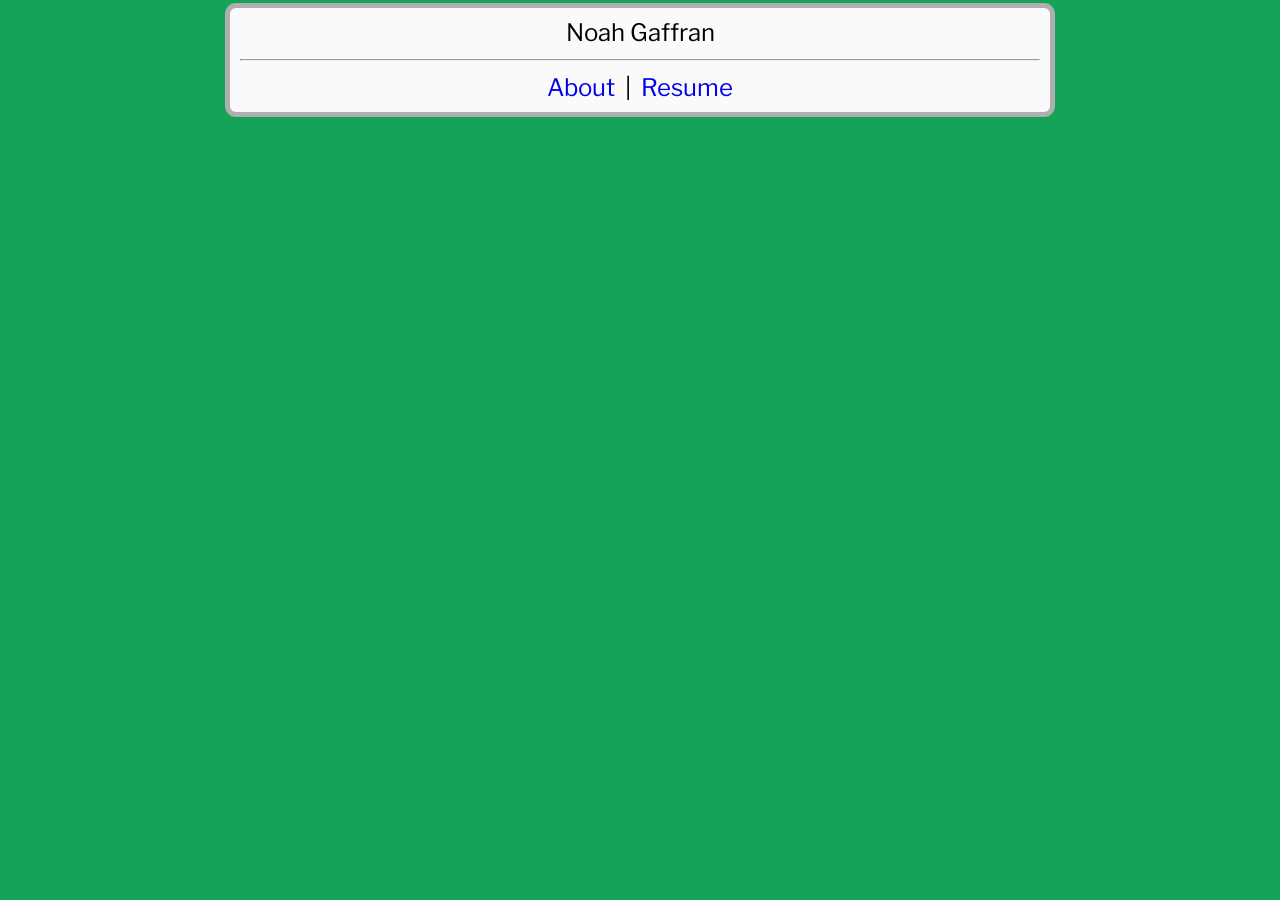
==== index.html @ b753c543 "Update index.html" ====
<!DOCTYPE html>
<html lang = "en">
<head>
<title>Noah Gaffran</title>
<link href="/styles/main.css" rel="stylesheet">
<link href="https://fonts.googleapis.com/css2?family=Libre+Franklin:wght@600&amp;display=swap" rel="stylesheet">
</head>
<body>

	<div class="header">
    	<div class="Name">Noah Gaffran</div>
        <hr>
        <a href="/about/">About</a>|<a href="/resume.pdf">Resume</a>

</body>
</html>
---- styles/main.css ----
body {
  background-color: #14A359;
}
a {
  text-decoration: none;
}
.box {
  margin: auto;
  padding: 10px;
  text-align: center;
  background-color: #fafafa;
  border-radius: 6px;
  font-family: 'Libre Franklin', sans-serif;
  box-shadow: 0 0 0px 5px #afafaf;
}
.header {
  margin: auto;
  padding: 10px;
  text-align: center;
  background-color: #fafafa;
  border-radius: 6px;
  font-family: 'Libre Franklin', sans-serif;
  box-shadow: 0 0 0px 5px #afafaf;
  width: 800px;
  margin-bottom: 20px;
  font-size: 24px;
}
.header .name {
  font-size: 75px;
  margin-bottom: 0px;
  font-weight: bold;
}
.header .shortBio {
  font-size: 24px;
  margin-bottom: 0px;
}
.header a {
  padding: 10px;
  font-size: 24px;
}
.projects {
  display: flex;
  flex-direction: row;
  flex-wrap: wrap;
  justify-content: center;
}
.project {
  margin: auto;
  padding: 10px;
  text-align: center;
  background-color: #fafafa;
  border-radius: 6px;
  font-family: 'Libre Franklin', sans-serif;
  box-shadow: 0 0 0px 5px #afafaf;
  margin: 15px;
  width: 825px;
}
.project .name {
  font-size: 25px;
  padding-bottom: 6px;
  font-weight: bold;
}
.project .description {
  padding: 5px;
  text-align: left;
  font-size: 18px;
}
.project a {
  margin: 10px;
}
.project img {
  float: left;
  width: auto;
  height: 275px;
  margin-right: 20px;
}
.project img.real {
  border-radius: 6px;
}
.project img.centered {
  float: none;
  height: auto;
  padding-top: 20px;
  padding-bottom: 20px;
}
.project img.centered.halfWidth {
  max-width: 45%;
}
.project img.centered.thirdWidth {
  max-width: 30%;
}
.project img.centered.single {
  max-height: 300px;
  max-width: 90%;
}
.project iframe {
  float: left;
}
.project table {
  padding-left: 50px;
  width: 40%;
}
.project ul {
  padding-left: 400px;
}
.separatorBox {
  margin: auto;
  padding: 10px;
  text-align: center;
  background-color: #fafafa;
  border-radius: 6px;
  font-family: 'Libre Franklin', sans-serif;
  box-shadow: 0 0 0px 5px #afafaf;
  width: 825px;
  margin-top: 20px;
}
.separatorBox .name {
  font-size: 25px;
  padding-bottom: 6px;
  font-weight: bold;
}
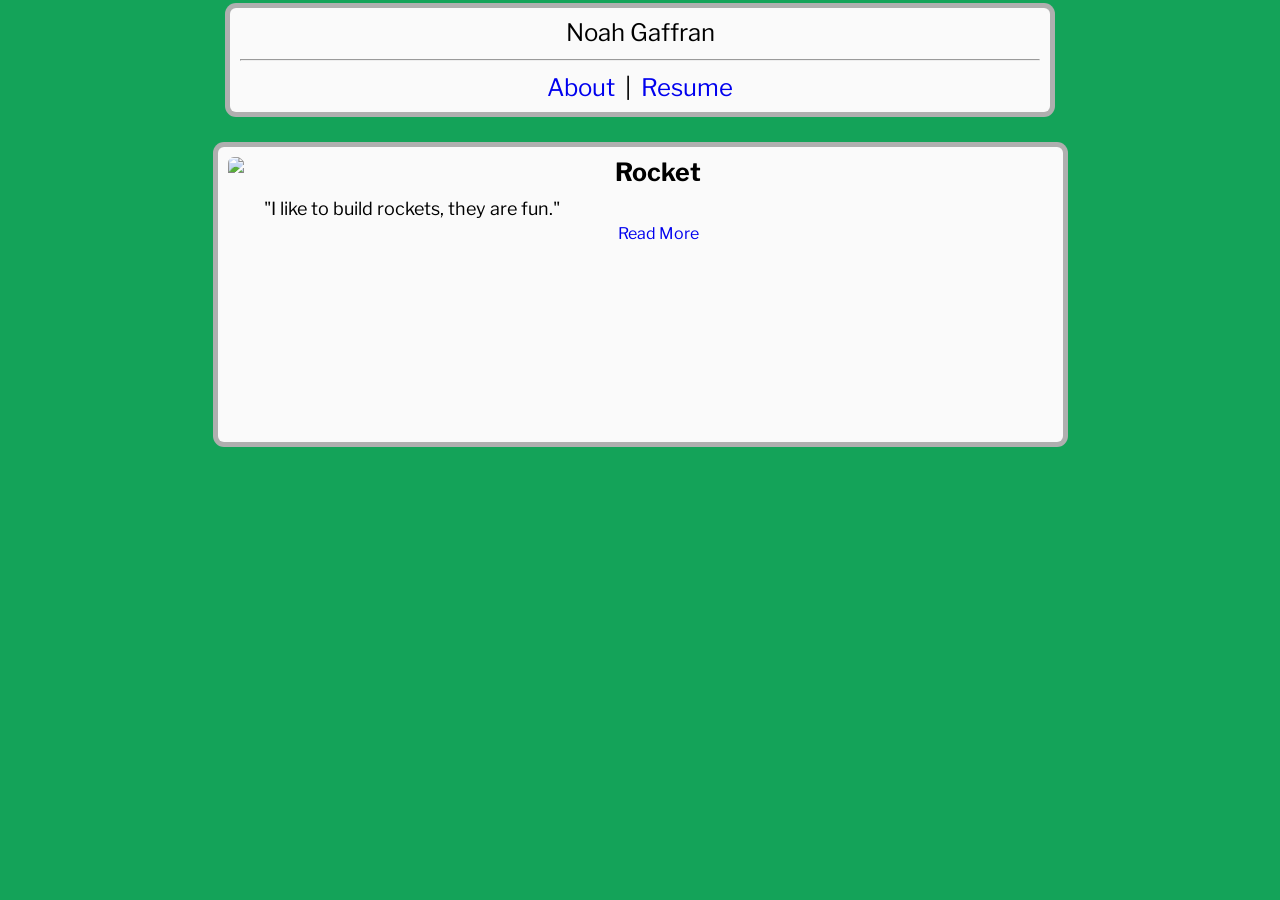
==== commit 4853e2f4: "Update index.html" ====
--- a/index.html
+++ b/index.html
@@ -11,6 +11,21 @@
     	<div class="Name">Noah Gaffran</div>
         <hr>
         <a href="/about/">About</a>|<a href="/resume.pdf">Resume</a>
+	</div>
 
+
+	<div class="projects">
+    	<div class="project">
+        	<img class="real" src="/img/rocket.jpg">
+            <div class="name">Rocket</div>
+            <div class="description">
+            	"I like to build rockets, they are fun."
+            </div>
+            <a href="/rockets">Read More</a>
+        </div>
+    </div>
+     
+    
+    
 </body>
 </html>
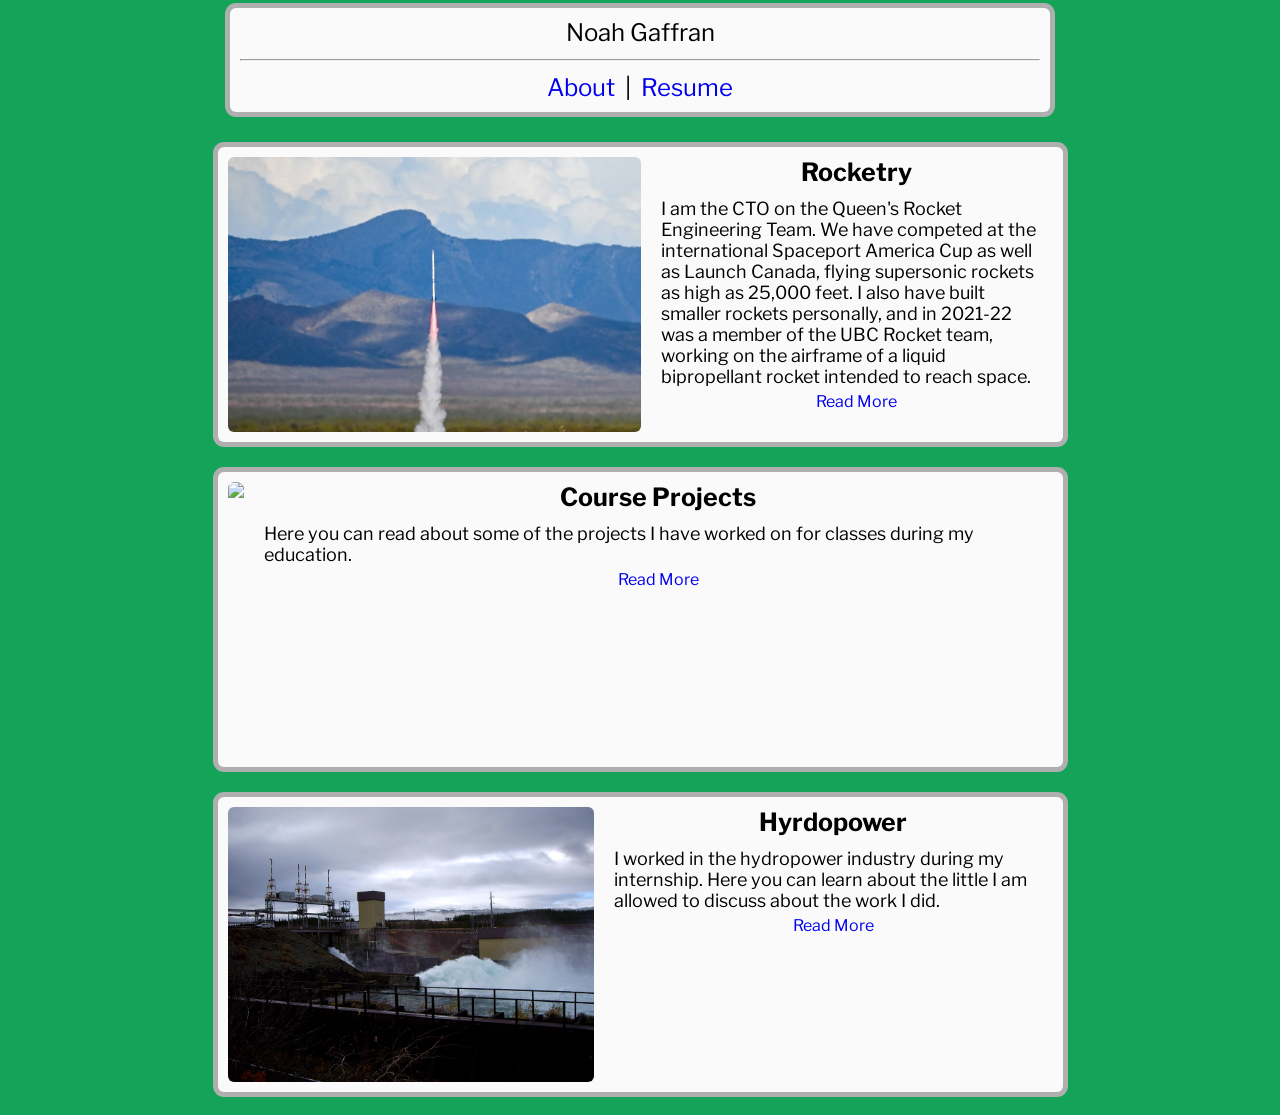
==== commit f4d108e6: "last of the night" ====
--- a/index.html
+++ b/index.html
@@ -17,12 +17,34 @@
 	<div class="projects">
     	<div class="project">
         	<img class="real" src="/img/rocket.jpg">
-            <div class="name">Rocket</div>
+            <div class="name">Rocketry</div>
             <div class="description">
-            	"I like to build rockets, they are fun."
+            	I am the CTO on the Queen's Rocket Engineering Team. We have competed at the international Spaceport America Cup as well as Launch Canada, flying supersonic rockets as high as 25,000 feet. I also have built smaller rockets personally, and in 2021-22 was a member of the UBC Rocket team, working on the airframe of a liquid bipropellant rocket intended to reach space.
             </div>
             <a href="/rockets">Read More</a>
         </div>
+		
+		
+		<div class="project">
+        	<img class="real" src="/img/gearbox.jpg">
+            <div class="name">Course Projects</div>
+            <div class="description">
+            	Here you can read about some of the projects I have worked on for classes during my education.
+            </div>
+            <a href="/courseprojects">Read More</a>
+        </div>
+		
+		
+		<div class="project">
+        	<img class="real" src="/img/dam.jpg">
+            <div class="name">Hyrdopower</div>
+            <div class="description">
+            	I worked in the hydropower industry during my internship. Here you can learn about the little I am allowed to discuss about the work I did.
+            </div>
+            <a href="/hydro">Read More</a>
+        </div>
+		
+		
     </div>
      
     
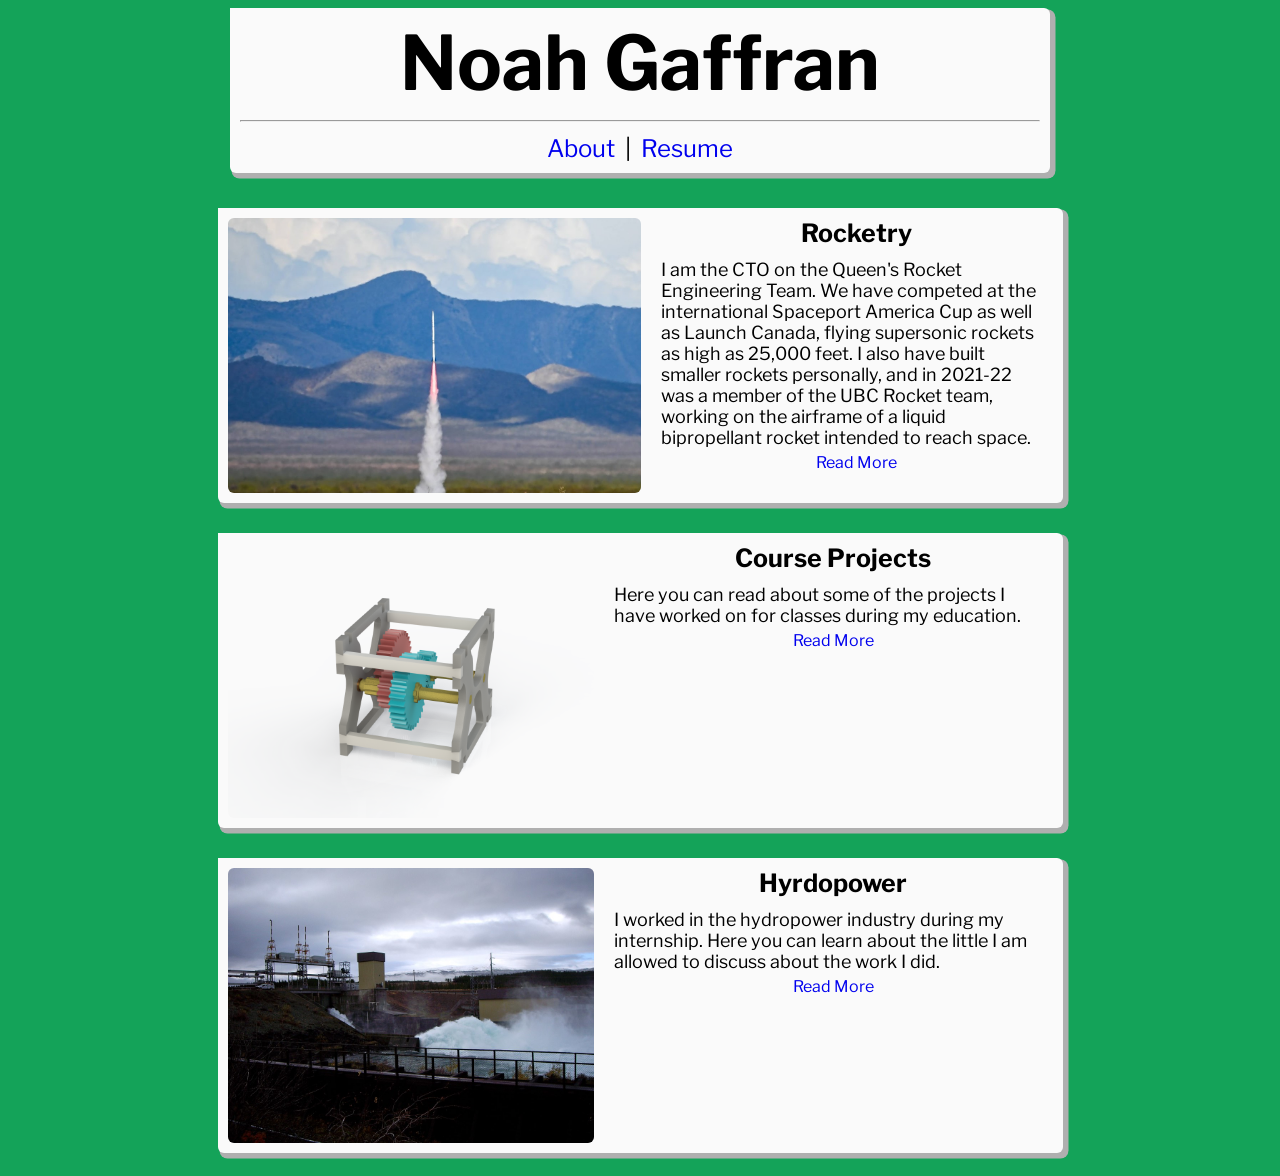
==== commit 6a7ac847: "0202" ====
--- a/index.html
+++ b/index.html
@@ -8,7 +8,7 @@
 <body>
 
 	<div class="header">
-    	<div class="Name">Noah Gaffran</div>
+    	<div class="name">Noah Gaffran</div>
         <hr>
         <a href="/about/">About</a>|<a href="/resume.pdf">Resume</a>
 	</div>
@@ -26,7 +26,7 @@
 		
 		
 		<div class="project">
-        	<img class="real" src="/img/gearbox.jpg">
+        	<img class="real" src="/img/gearbox.png">
             <div class="name">Course Projects</div>
             <div class="description">
             	Here you can read about some of the projects I have worked on for classes during my education.
--- a/styles/main.css
+++ b/styles/main.css
@@ -9,18 +9,18 @@
   padding: 10px;
   text-align: center;
   background-color: #fafafa;
-  border-radius: 6px;
+  border-radius: 0px 6px 6px 6px;
   font-family: 'Libre Franklin', sans-serif;
-  box-shadow: 0 0 0px 5px #afafaf;
+  box-shadow: 3.5px 3.5px 0 2px #afafaf;
 }
 .header {
   margin: auto;
   padding: 10px;
   text-align: center;
   background-color: #fafafa;
-  border-radius: 6px;
+  border-radius: 0px 6px 6px 6px;
   font-family: 'Libre Franklin', sans-serif;
-  box-shadow: 0 0 0px 5px #afafaf;
+  box-shadow: 3.5px 3.5px 0 2px #afafaf;
   width: 800px;
   margin-bottom: 20px;
   font-size: 24px;
@@ -49,9 +49,9 @@
   padding: 10px;
   text-align: center;
   background-color: #fafafa;
-  border-radius: 6px;
+  border-radius: 0px 6px 6px 6px;
   font-family: 'Libre Franklin', sans-serif;
-  box-shadow: 0 0 0px 5px #afafaf;
+  box-shadow: 3.5px 3.5px 0 2px #afafaf;
   margin: 15px;
   width: 825px;
 }
@@ -108,9 +108,9 @@
   padding: 10px;
   text-align: center;
   background-color: #fafafa;
-  border-radius: 6px;
+  border-radius: 0px 6px 6px 6px;
   font-family: 'Libre Franklin', sans-serif;
-  box-shadow: 0 0 0px 5px #afafaf;
+  box-shadow: 3.5px 3.5px 0 2px #afafaf;
   width: 825px;
   margin-top: 20px;
 }
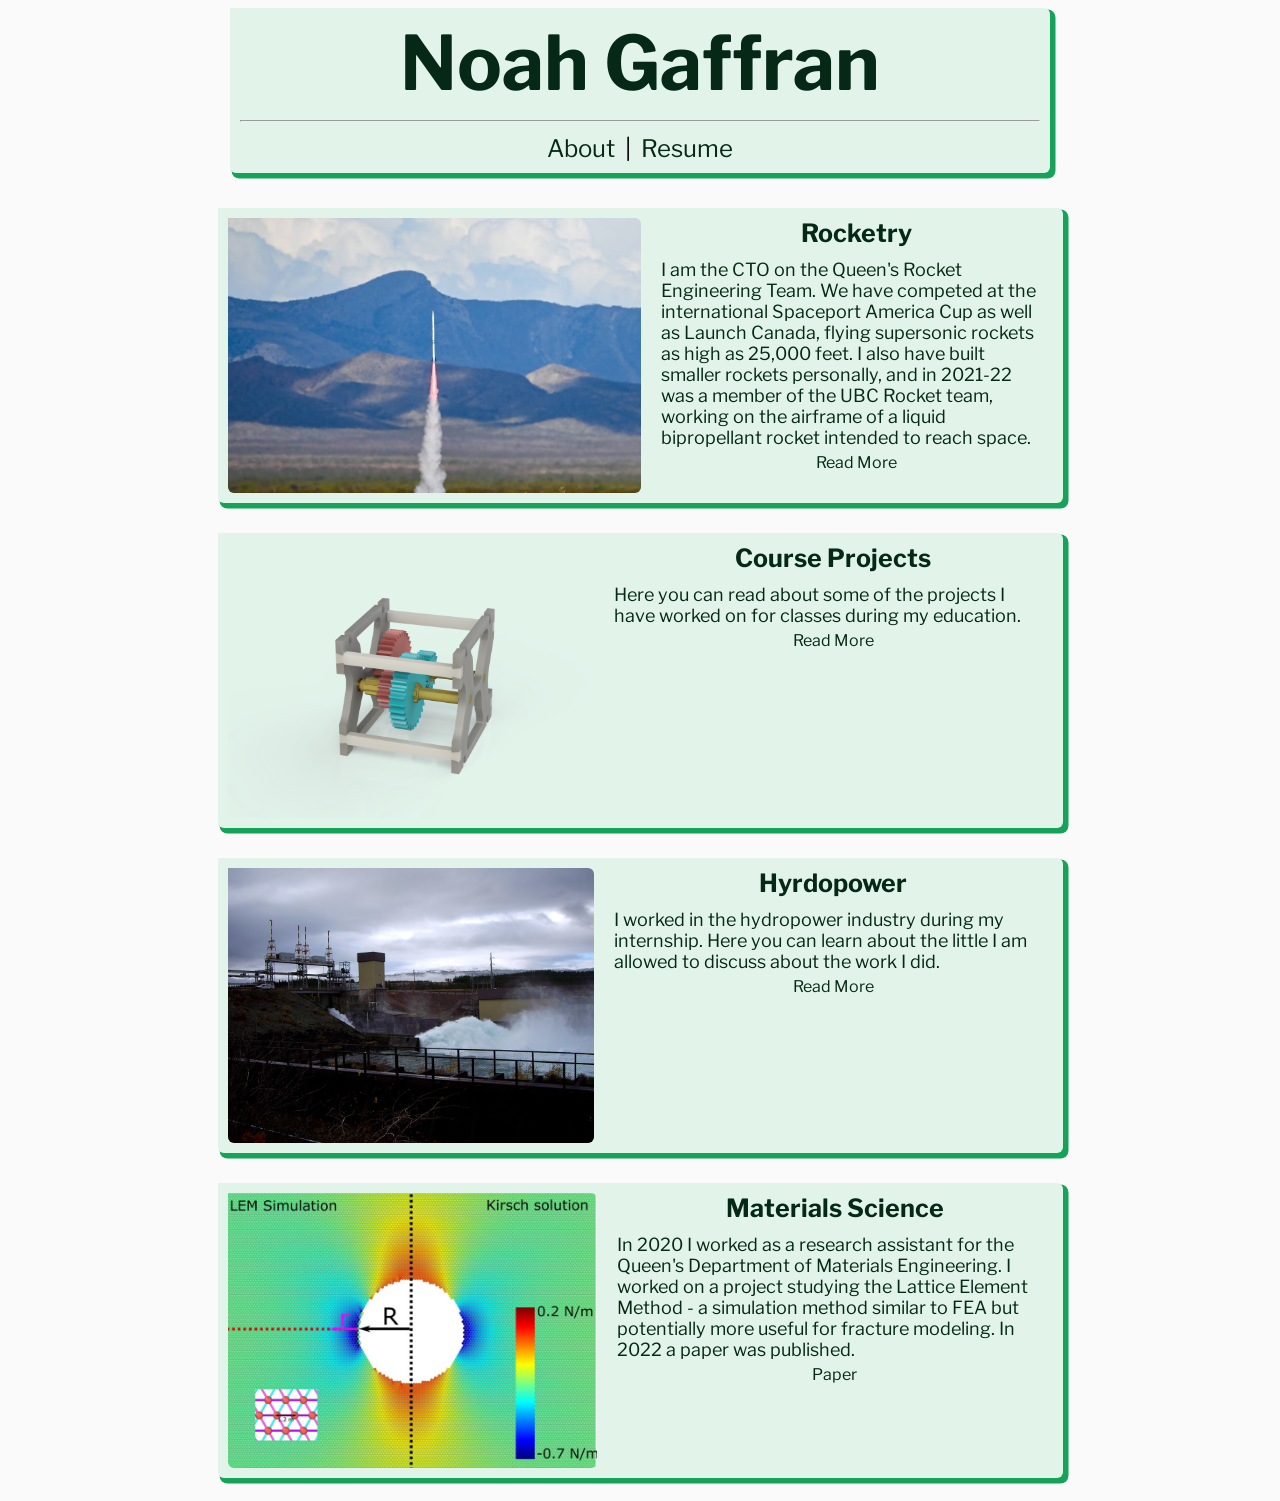
==== commit 29eacb94: "wed2" ====
--- a/index.html
+++ b/index.html
@@ -44,6 +44,15 @@
             <a href="/hydro">Read More</a>
         </div>
 		
+		<div class="project">
+        	<img class="real" src="/img/LEM.png">
+            <div class="name">Materials Science</div>
+            <div class="description">
+            	In 2020 I worked as a research assistant for the Queen's Department of Materials Engineering. I worked on a project studying the Lattice Element Method - a simulation method similar to FEA but potentially more useful for fracture modeling. In 2022 a paper was published.
+            </div>
+            <a href="https://doi.org/10.1088/1361-651X/ac6b4a">Paper</a>
+        </div>
+		
 		
     </div>
      
--- a/styles/main.css
+++ b/styles/main.css
@@ -1,26 +1,31 @@
 body {
-  background-color: #14A359;
+  background-color: #fafafa;
 }
 a {
   text-decoration: none;
+}
+:root{
+	--shadow-color: #14A359;
+	--txt-color: #052916;
+	--bg-color: #E2F4EA;
 }
 .box {
   margin: auto;
   padding: 10px;
   text-align: center;
-  background-color: #fafafa;
+  background-color: var(--bg-color);
   border-radius: 0px 6px 6px 6px;
   font-family: 'Libre Franklin', sans-serif;
-  box-shadow: 3.5px 3.5px 0 2px #afafaf;
+  box-shadow: 3.5px 3.5px 0 2px var(--shadow-color);
 }
 .header {
   margin: auto;
   padding: 10px;
   text-align: center;
-  background-color: #fafafa;
+  background-color: var(--bg-color);
   border-radius: 0px 6px 6px 6px;
   font-family: 'Libre Franklin', sans-serif;
-  box-shadow: 3.5px 3.5px 0 2px #afafaf;
+  box-shadow: 3.5px 3.5px 0 2px var(--shadow-color);
   width: 800px;
   margin-bottom: 20px;
   font-size: 24px;
@@ -29,14 +34,17 @@
   font-size: 75px;
   margin-bottom: 0px;
   font-weight: bold;
+  color: var(--txt-color);
 }
 .header .shortBio {
   font-size: 24px;
   margin-bottom: 0px;
+  color: var(--txt-color);
 }
 .header a {
   padding: 10px;
   font-size: 24px;
+  color: var(--txt-color);
 }
 .projects {
   display: flex;
@@ -48,10 +56,10 @@
   margin: auto;
   padding: 10px;
   text-align: center;
-  background-color: #fafafa;
+  background-color: var(--bg-color);
   border-radius: 0px 6px 6px 6px;
   font-family: 'Libre Franklin', sans-serif;
-  box-shadow: 3.5px 3.5px 0 2px #afafaf;
+  box-shadow: 3.5px 3.5px 0 2px var(--shadow-color);
   margin: 15px;
   width: 825px;
 }
@@ -59,14 +67,17 @@
   font-size: 25px;
   padding-bottom: 6px;
   font-weight: bold;
+  color: var(--txt-color);
 }
 .project .description {
   padding: 5px;
   text-align: left;
   font-size: 18px;
+  color: var(--txt-color);
 }
 .project a {
   margin: 10px;
+  color: var(--txt-color);
 }
 .project img {
   float: left;
@@ -75,7 +86,7 @@
   margin-right: 20px;
 }
 .project img.real {
-  border-radius: 6px;
+  border-radius: 0px 6px 6px 6px;
 }
 .project img.centered {
   float: none;
@@ -107,10 +118,10 @@
   margin: auto;
   padding: 10px;
   text-align: center;
-  background-color: #fafafa;
+  background-color: var(--bg-color);
   border-radius: 0px 6px 6px 6px;
   font-family: 'Libre Franklin', sans-serif;
-  box-shadow: 3.5px 3.5px 0 2px #afafaf;
+  box-shadow: 3.5px 3.5px 0 2px var(--shadow-color);
   width: 825px;
   margin-top: 20px;
 }
@@ -118,4 +129,5 @@
   font-size: 25px;
   padding-bottom: 6px;
   font-weight: bold;
+  color: var(--txt-color)
 }
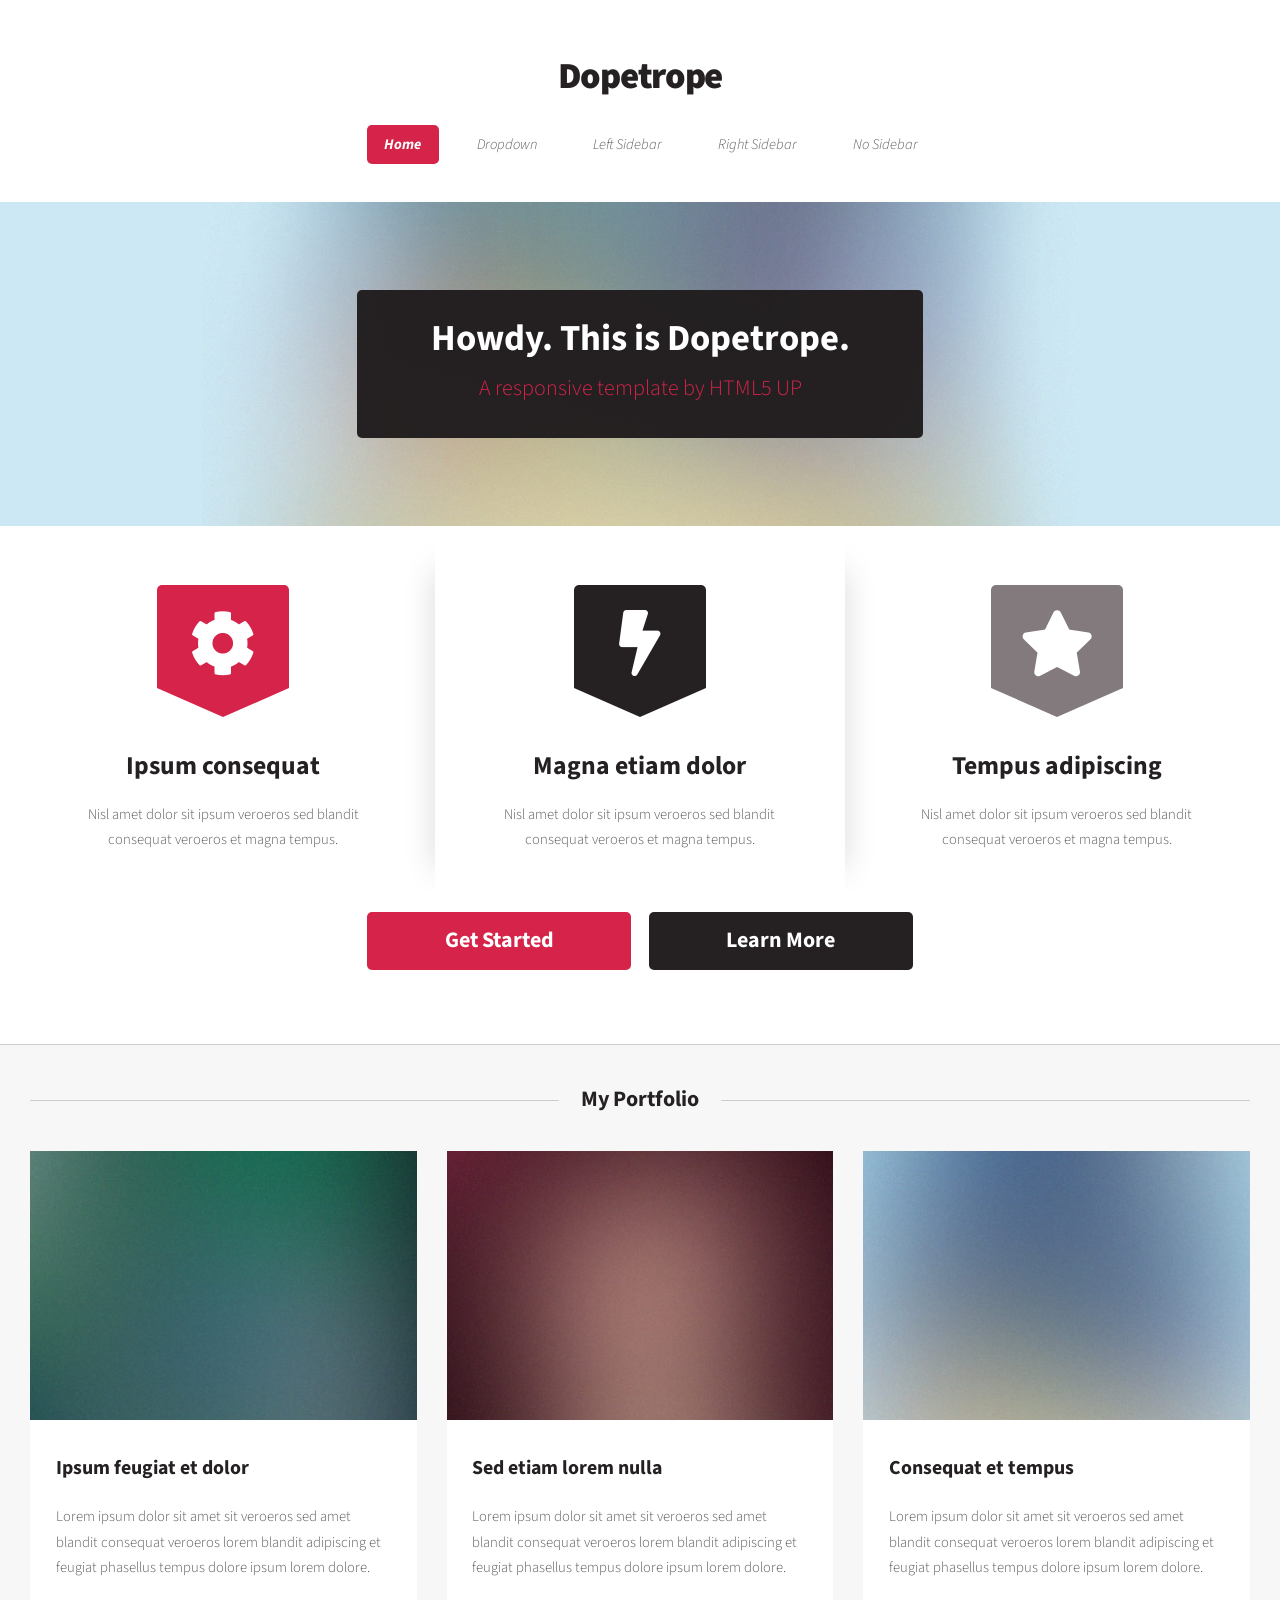
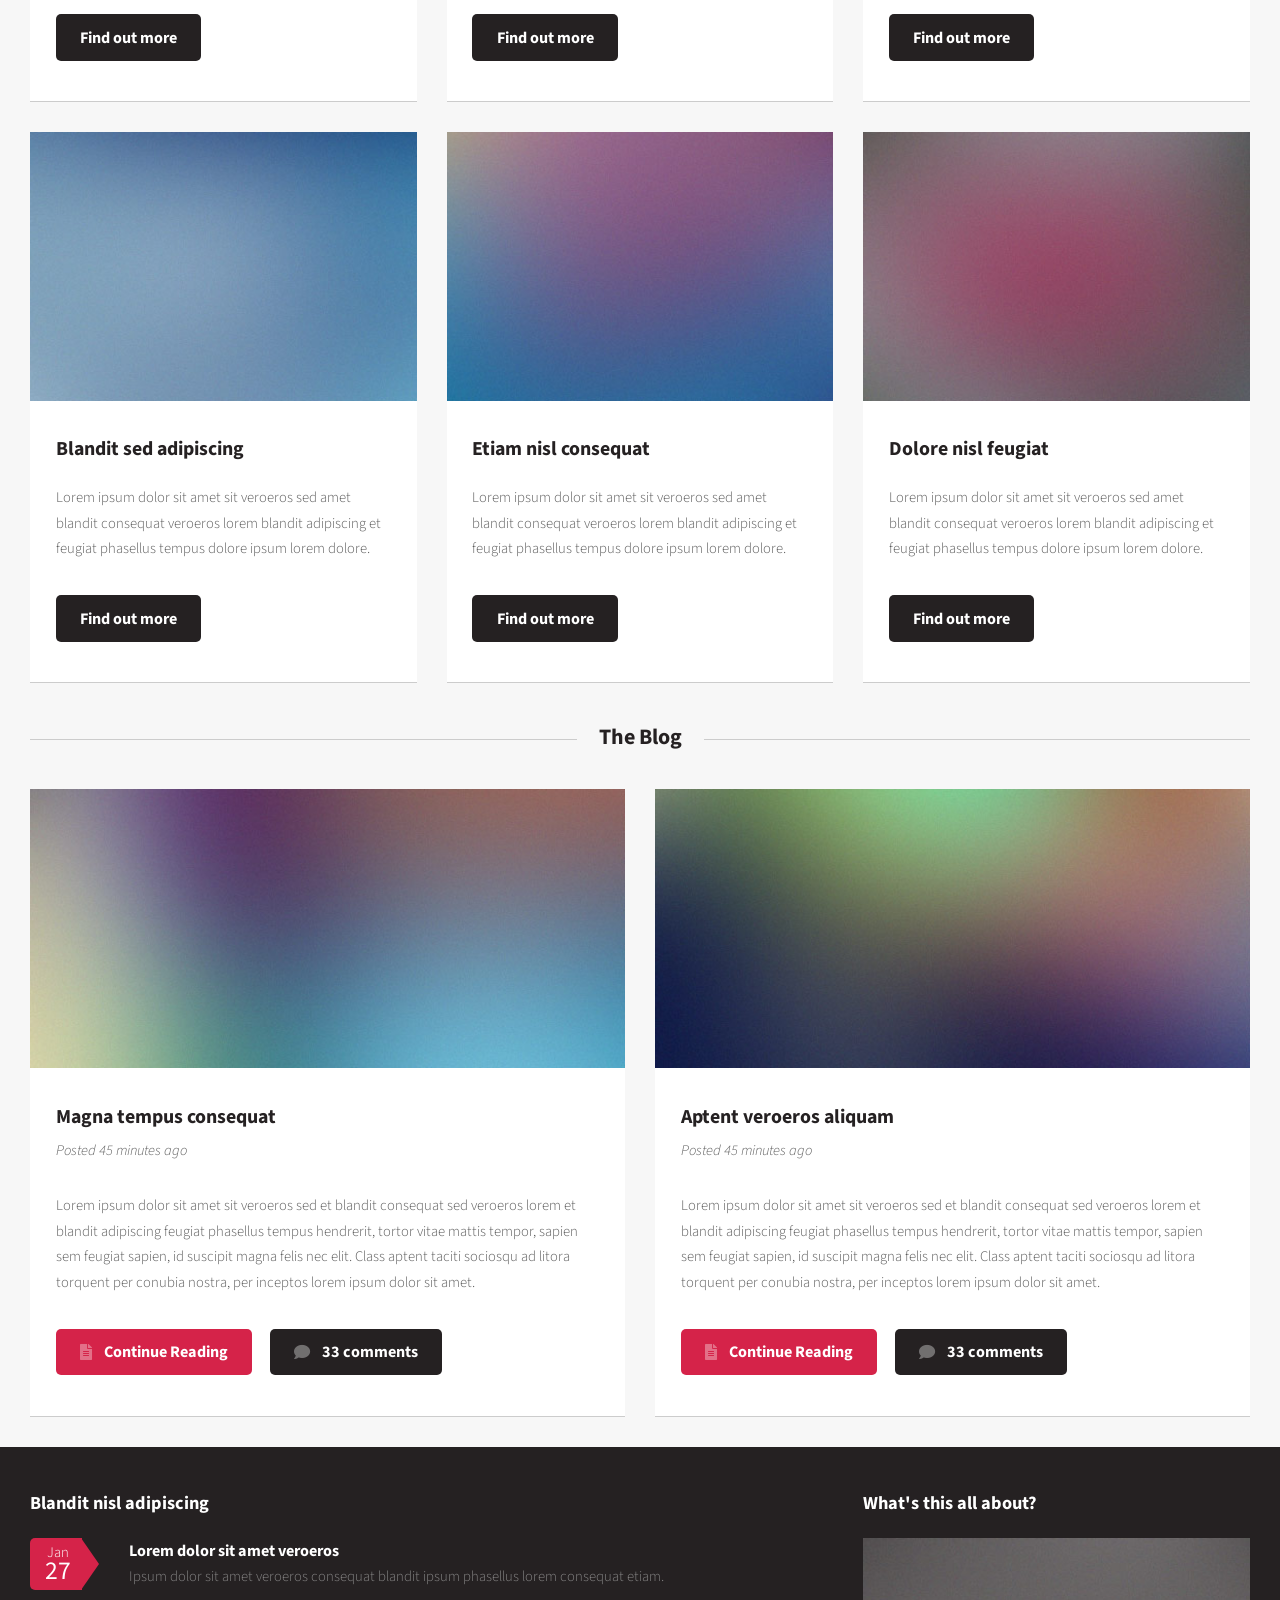
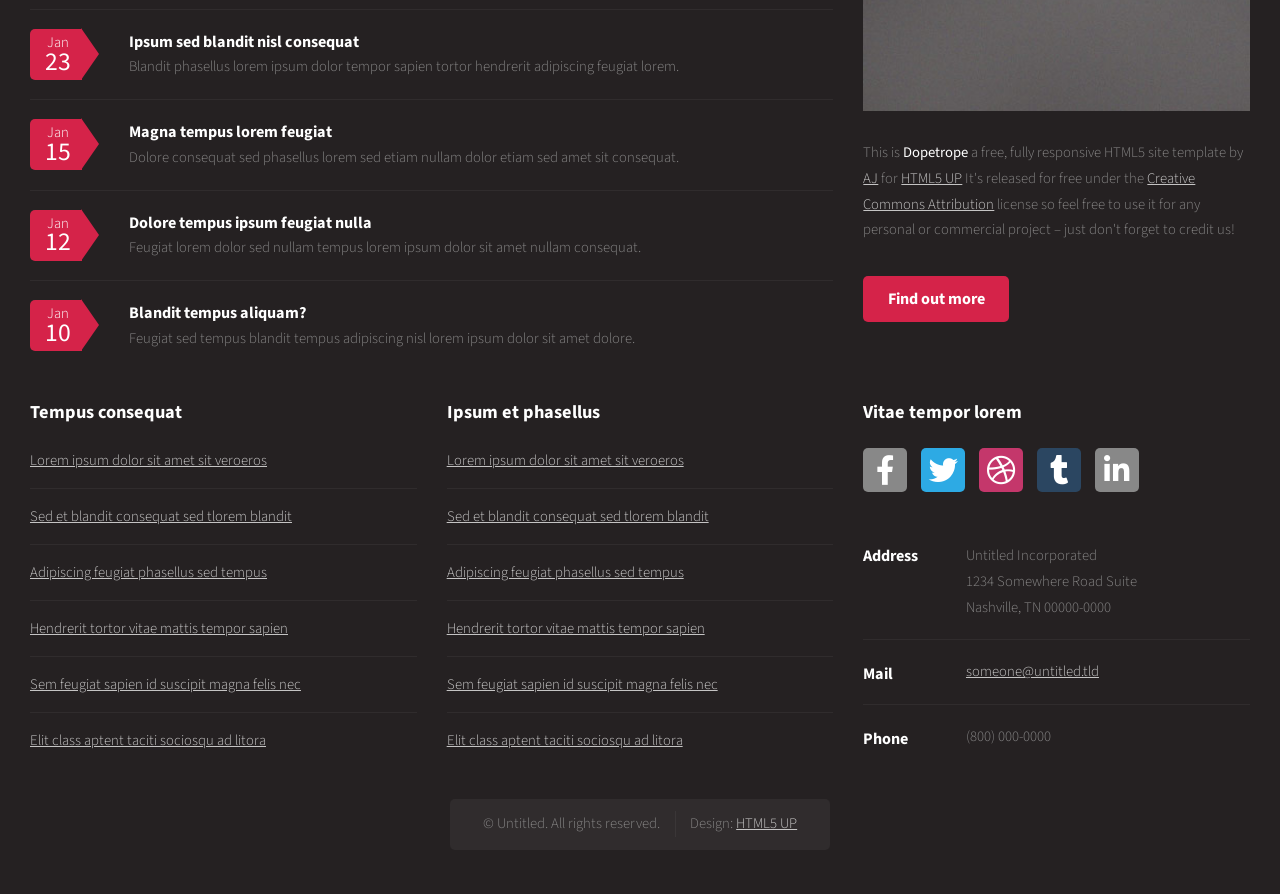
==== commit 6204e5f3: "New template" ====
--- a/index.html
+++ b/index.html
@@ -1,62 +1,392 @@
-<!DOCTYPE html>
-<html lang = "en">
-<head>
-<title>Noah Gaffran</title>
-<link href="/styles/main.css" rel="stylesheet">
-<link href="https://fonts.googleapis.com/css2?family=Libre+Franklin:wght@600&amp;display=swap" rel="stylesheet">
-</head>
-<body>
-
-	<div class="header">
-    	<div class="name">Noah Gaffran</div>
-        <hr>
-        <a href="/about/">About</a>|<a href="/resume.pdf">Resume</a>
-	</div>
-
-
-	<div class="projects">
-    	<div class="project">
-        	<img class="real" src="/img/rocket.jpg">
-            <div class="name">Rocketry</div>
-            <div class="description">
-            	I am the CTO on the Queen's Rocket Engineering Team. We have competed at the international Spaceport America Cup as well as Launch Canada, flying supersonic rockets as high as 25,000 feet. I also have built smaller rockets personally, and in 2021-22 was a member of the UBC Rocket team, working on the airframe of a liquid bipropellant rocket intended to reach space.
-            </div>
-            <a href="/rockets">Read More</a>
-        </div>
-		
-		
-		<div class="project">
-        	<img class="real" src="/img/gearbox.png">
-            <div class="name">Course Projects</div>
-            <div class="description">
-            	Here you can read about some of the projects I have worked on for classes during my education.
-            </div>
-            <a href="/courseprojects">Read More</a>
-        </div>
-		
-		
-		<div class="project">
-        	<img class="real" src="/img/dam.jpg">
-            <div class="name">Hyrdopower</div>
-            <div class="description">
-            	I worked in the hydropower industry during my internship. Here you can learn about the little I am allowed to discuss about the work I did.
-            </div>
-            <a href="/hydro">Read More</a>
-        </div>
-		
-		<div class="project">
-        	<img class="real" src="/img/LEM.png">
-            <div class="name">Materials Science</div>
-            <div class="description">
-            	In 2020 I worked as a research assistant for the Queen's Department of Materials Engineering. I worked on a project studying the Lattice Element Method - a simulation method similar to FEA but potentially more useful for fracture modeling. In 2022 a paper was published.
-            </div>
-            <a href="https://doi.org/10.1088/1361-651X/ac6b4a">Paper</a>
-        </div>
-		
-		
-    </div>
-     
-    
-    
-</body>
-</html>
+<!DOCTYPE HTML>
+<!--
+	Dopetrope by HTML5 UP
+	html5up.net | @ajlkn
+	Free for personal and commercial use under the CCA 3.0 license (html5up.net/license)
+-->
+<html>
+	<head>
+		<title>Dopetrope by HTML5 UP</title>
+		<meta charset="utf-8" />
+		<meta name="viewport" content="width=device-width, initial-scale=1, user-scalable=no" />
+		<link rel="stylesheet" href="assets/css/main.css" />
+	</head>
+	<body class="homepage is-preload">
+		<div id="page-wrapper">
+
+			<!-- Header -->
+				<section id="header">
+
+					<!-- Logo -->
+						<h1><a href="index.html">Dopetrope</a></h1>
+
+					<!-- Nav -->
+						<nav id="nav">
+							<ul>
+								<li class="current"><a href="index.html">Home</a></li>
+								<li>
+									<a href="#">Dropdown</a>
+									<ul>
+										<li><a href="#">Lorem ipsum dolor</a></li>
+										<li><a href="#">Magna phasellus</a></li>
+										<li><a href="#">Etiam dolore nisl</a></li>
+										<li>
+											<a href="#">Phasellus consequat</a>
+											<ul>
+												<li><a href="#">Magna phasellus</a></li>
+												<li><a href="#">Etiam dolore nisl</a></li>
+												<li><a href="#">Veroeros feugiat</a></li>
+												<li><a href="#">Nisl sed aliquam</a></li>
+												<li><a href="#">Dolore adipiscing</a></li>
+											</ul>
+										</li>
+										<li><a href="#">Veroeros feugiat</a></li>
+									</ul>
+								</li>
+								<li><a href="left-sidebar.html">Left Sidebar</a></li>
+								<li><a href="right-sidebar.html">Right Sidebar</a></li>
+								<li><a href="no-sidebar.html">No Sidebar</a></li>
+							</ul>
+						</nav>
+
+					<!-- Banner -->
+						<section id="banner">
+							<header>
+								<h2>Howdy. This is Dopetrope.</h2>
+								<p>A responsive template by HTML5 UP</p>
+							</header>
+						</section>
+
+					<!-- Intro -->
+						<section id="intro" class="container">
+							<div class="row">
+								<div class="col-4 col-12-medium">
+									<section class="first">
+										<i class="icon solid featured fa-cog"></i>
+										<header>
+											<h2>Ipsum consequat</h2>
+										</header>
+										<p>Nisl amet dolor sit ipsum veroeros sed blandit consequat veroeros et magna tempus.</p>
+									</section>
+								</div>
+								<div class="col-4 col-12-medium">
+									<section class="middle">
+										<i class="icon solid featured alt fa-bolt"></i>
+										<header>
+											<h2>Magna etiam dolor</h2>
+										</header>
+										<p>Nisl amet dolor sit ipsum veroeros sed blandit consequat veroeros et magna tempus.</p>
+									</section>
+								</div>
+								<div class="col-4 col-12-medium">
+									<section class="last">
+										<i class="icon solid featured alt2 fa-star"></i>
+										<header>
+											<h2>Tempus adipiscing</h2>
+										</header>
+										<p>Nisl amet dolor sit ipsum veroeros sed blandit consequat veroeros et magna tempus.</p>
+									</section>
+								</div>
+							</div>
+							<footer>
+								<ul class="actions">
+									<li><a href="#" class="button large">Get Started</a></li>
+									<li><a href="#" class="button alt large">Learn More</a></li>
+								</ul>
+							</footer>
+						</section>
+
+				</section>
+
+			<!-- Main -->
+				<section id="main">
+					<div class="container">
+						<div class="row">
+							<div class="col-12">
+
+								<!-- Portfolio -->
+									<section>
+										<header class="major">
+											<h2>My Portfolio</h2>
+										</header>
+										<div class="row">
+											<div class="col-4 col-6-medium col-12-small">
+												<section class="box">
+													<a href="#" class="image featured"><img src="images/pic02.jpg" alt="" /></a>
+													<header>
+														<h3>Ipsum feugiat et dolor</h3>
+													</header>
+													<p>Lorem ipsum dolor sit amet sit veroeros sed amet blandit consequat veroeros lorem blandit adipiscing et feugiat phasellus tempus dolore ipsum lorem dolore.</p>
+													<footer>
+														<ul class="actions">
+															<li><a href="#" class="button alt">Find out more</a></li>
+														</ul>
+													</footer>
+												</section>
+											</div>
+											<div class="col-4 col-6-medium col-12-small">
+												<section class="box">
+													<a href="#" class="image featured"><img src="images/pic03.jpg" alt="" /></a>
+													<header>
+														<h3>Sed etiam lorem nulla</h3>
+													</header>
+													<p>Lorem ipsum dolor sit amet sit veroeros sed amet blandit consequat veroeros lorem blandit adipiscing et feugiat phasellus tempus dolore ipsum lorem dolore.</p>
+													<footer>
+														<ul class="actions">
+															<li><a href="#" class="button alt">Find out more</a></li>
+														</ul>
+													</footer>
+												</section>
+											</div>
+											<div class="col-4 col-6-medium col-12-small">
+												<section class="box">
+													<a href="#" class="image featured"><img src="images/pic04.jpg" alt="" /></a>
+													<header>
+														<h3>Consequat et tempus</h3>
+													</header>
+													<p>Lorem ipsum dolor sit amet sit veroeros sed amet blandit consequat veroeros lorem blandit adipiscing et feugiat phasellus tempus dolore ipsum lorem dolore.</p>
+													<footer>
+														<ul class="actions">
+															<li><a href="#" class="button alt">Find out more</a></li>
+														</ul>
+													</footer>
+												</section>
+											</div>
+											<div class="col-4 col-6-medium col-12-small">
+												<section class="box">
+													<a href="#" class="image featured"><img src="images/pic05.jpg" alt="" /></a>
+													<header>
+														<h3>Blandit sed adipiscing</h3>
+													</header>
+													<p>Lorem ipsum dolor sit amet sit veroeros sed amet blandit consequat veroeros lorem blandit adipiscing et feugiat phasellus tempus dolore ipsum lorem dolore.</p>
+													<footer>
+														<ul class="actions">
+															<li><a href="#" class="button alt">Find out more</a></li>
+														</ul>
+													</footer>
+												</section>
+											</div>
+											<div class="col-4 col-6-medium col-12-small">
+												<section class="box">
+													<a href="#" class="image featured"><img src="images/pic06.jpg" alt="" /></a>
+													<header>
+														<h3>Etiam nisl consequat</h3>
+													</header>
+													<p>Lorem ipsum dolor sit amet sit veroeros sed amet blandit consequat veroeros lorem blandit adipiscing et feugiat phasellus tempus dolore ipsum lorem dolore.</p>
+													<footer>
+														<ul class="actions">
+															<li><a href="#" class="button alt">Find out more</a></li>
+														</ul>
+													</footer>
+												</section>
+											</div>
+											<div class="col-4 col-6-medium col-12-small">
+												<section class="box">
+													<a href="#" class="image featured"><img src="images/pic07.jpg" alt="" /></a>
+													<header>
+														<h3>Dolore nisl feugiat</h3>
+													</header>
+													<p>Lorem ipsum dolor sit amet sit veroeros sed amet blandit consequat veroeros lorem blandit adipiscing et feugiat phasellus tempus dolore ipsum lorem dolore.</p>
+													<footer>
+														<ul class="actions">
+															<li><a href="#" class="button alt">Find out more</a></li>
+														</ul>
+													</footer>
+												</section>
+											</div>
+										</div>
+									</section>
+
+							</div>
+							<div class="col-12">
+
+								<!-- Blog -->
+									<section>
+										<header class="major">
+											<h2>The Blog</h2>
+										</header>
+										<div class="row">
+											<div class="col-6 col-12-small">
+												<section class="box">
+													<a href="#" class="image featured"><img src="images/pic08.jpg" alt="" /></a>
+													<header>
+														<h3>Magna tempus consequat</h3>
+														<p>Posted 45 minutes ago</p>
+													</header>
+													<p>Lorem ipsum dolor sit amet sit veroeros sed et blandit consequat sed veroeros lorem et blandit adipiscing feugiat phasellus tempus hendrerit, tortor vitae mattis tempor, sapien sem feugiat sapien, id suscipit magna felis nec elit. Class aptent taciti sociosqu ad litora torquent per conubia nostra, per inceptos lorem ipsum dolor sit amet.</p>
+													<footer>
+														<ul class="actions">
+															<li><a href="#" class="button icon solid fa-file-alt">Continue Reading</a></li>
+															<li><a href="#" class="button alt icon solid fa-comment">33 comments</a></li>
+														</ul>
+													</footer>
+												</section>
+											</div>
+											<div class="col-6 col-12-small">
+												<section class="box">
+													<a href="#" class="image featured"><img src="images/pic09.jpg" alt="" /></a>
+													<header>
+														<h3>Aptent veroeros aliquam</h3>
+														<p>Posted 45 minutes ago</p>
+													</header>
+													<p>Lorem ipsum dolor sit amet sit veroeros sed et blandit consequat sed veroeros lorem et blandit adipiscing feugiat phasellus tempus hendrerit, tortor vitae mattis tempor, sapien sem feugiat sapien, id suscipit magna felis nec elit. Class aptent taciti sociosqu ad litora torquent per conubia nostra, per inceptos lorem ipsum dolor sit amet.</p>
+													<footer>
+														<ul class="actions">
+															<li><a href="#" class="button icon solid fa-file-alt">Continue Reading</a></li>
+															<li><a href="#" class="button alt icon solid fa-comment">33 comments</a></li>
+														</ul>
+													</footer>
+												</section>
+											</div>
+										</div>
+									</section>
+
+							</div>
+						</div>
+					</div>
+				</section>
+
+			<!-- Footer -->
+				<section id="footer">
+					<div class="container">
+						<div class="row">
+							<div class="col-8 col-12-medium">
+								<section>
+									<header>
+										<h2>Blandit nisl adipiscing</h2>
+									</header>
+									<ul class="dates">
+										<li>
+											<span class="date">Jan <strong>27</strong></span>
+											<h3><a href="#">Lorem dolor sit amet veroeros</a></h3>
+											<p>Ipsum dolor sit amet veroeros consequat blandit ipsum phasellus lorem consequat etiam.</p>
+										</li>
+										<li>
+											<span class="date">Jan <strong>23</strong></span>
+											<h3><a href="#">Ipsum sed blandit nisl consequat</a></h3>
+											<p>Blandit phasellus lorem ipsum dolor tempor sapien tortor hendrerit adipiscing feugiat lorem.</p>
+										</li>
+										<li>
+											<span class="date">Jan <strong>15</strong></span>
+											<h3><a href="#">Magna tempus lorem feugiat</a></h3>
+											<p>Dolore consequat sed phasellus lorem sed etiam nullam dolor etiam sed amet sit consequat.</p>
+										</li>
+										<li>
+											<span class="date">Jan <strong>12</strong></span>
+											<h3><a href="#">Dolore tempus ipsum feugiat nulla</a></h3>
+											<p>Feugiat lorem dolor sed nullam tempus lorem ipsum dolor sit amet nullam consequat.</p>
+										</li>
+										<li>
+											<span class="date">Jan <strong>10</strong></span>
+											<h3><a href="#">Blandit tempus aliquam?</a></h3>
+											<p>Feugiat sed tempus blandit tempus adipiscing nisl lorem ipsum dolor sit amet dolore.</p>
+										</li>
+									</ul>
+								</section>
+							</div>
+							<div class="col-4 col-12-medium">
+								<section>
+									<header>
+										<h2>What's this all about?</h2>
+									</header>
+									<a href="#" class="image featured"><img src="images/pic10.jpg" alt="" /></a>
+									<p>
+										This is <strong>Dopetrope</strong> a free, fully responsive HTML5 site template by
+										<a href="http://twitter.com/ajlkn">AJ</a> for <a href="http://html5up.net/">HTML5 UP</a> It's released for free under
+										the <a href="http://html5up.net/license/">Creative Commons Attribution</a> license so feel free to use it for any personal or commercial project &ndash; just don't forget to credit us!
+									</p>
+									<footer>
+										<ul class="actions">
+											<li><a href="#" class="button">Find out more</a></li>
+										</ul>
+									</footer>
+								</section>
+							</div>
+							<div class="col-4 col-6-medium col-12-small">
+								<section>
+									<header>
+										<h2>Tempus consequat</h2>
+									</header>
+									<ul class="divided">
+										<li><a href="#">Lorem ipsum dolor sit amet sit veroeros</a></li>
+										<li><a href="#">Sed et blandit consequat sed tlorem blandit</a></li>
+										<li><a href="#">Adipiscing feugiat phasellus sed tempus</a></li>
+										<li><a href="#">Hendrerit tortor vitae mattis tempor sapien</a></li>
+										<li><a href="#">Sem feugiat sapien id suscipit magna felis nec</a></li>
+										<li><a href="#">Elit class aptent taciti sociosqu ad litora</a></li>
+									</ul>
+								</section>
+							</div>
+							<div class="col-4 col-6-medium col-12-small">
+								<section>
+									<header>
+										<h2>Ipsum et phasellus</h2>
+									</header>
+									<ul class="divided">
+										<li><a href="#">Lorem ipsum dolor sit amet sit veroeros</a></li>
+										<li><a href="#">Sed et blandit consequat sed tlorem blandit</a></li>
+										<li><a href="#">Adipiscing feugiat phasellus sed tempus</a></li>
+										<li><a href="#">Hendrerit tortor vitae mattis tempor sapien</a></li>
+										<li><a href="#">Sem feugiat sapien id suscipit magna felis nec</a></li>
+										<li><a href="#">Elit class aptent taciti sociosqu ad litora</a></li>
+									</ul>
+								</section>
+							</div>
+							<div class="col-4 col-12-medium">
+								<section>
+									<header>
+										<h2>Vitae tempor lorem</h2>
+									</header>
+									<ul class="social">
+										<li><a class="icon brands fa-facebook-f" href="#"><span class="label">Facebook</span></a></li>
+										<li><a class="icon brands fa-twitter" href="#"><span class="label">Twitter</span></a></li>
+										<li><a class="icon brands fa-dribbble" href="#"><span class="label">Dribbble</span></a></li>
+										<li><a class="icon brands fa-tumblr" href="#"><span class="label">Tumblr</span></a></li>
+										<li><a class="icon brands fa-linkedin-in" href="#"><span class="label">LinkedIn</span></a></li>
+									</ul>
+									<ul class="contact">
+										<li>
+											<h3>Address</h3>
+											<p>
+												Untitled Incorporated<br />
+												1234 Somewhere Road Suite<br />
+												Nashville, TN 00000-0000
+											</p>
+										</li>
+										<li>
+											<h3>Mail</h3>
+											<p><a href="#">someone@untitled.tld</a></p>
+										</li>
+										<li>
+											<h3>Phone</h3>
+											<p>(800) 000-0000</p>
+										</li>
+									</ul>
+								</section>
+							</div>
+							<div class="col-12">
+
+								<!-- Copyright -->
+									<div id="copyright">
+										<ul class="links">
+											<li>&copy; Untitled. All rights reserved.</li><li>Design: <a href="http://html5up.net">HTML5 UP</a></li>
+										</ul>
+									</div>
+
+							</div>
+						</div>
+					</div>
+				</section>
+
+		</div>
+
+		<!-- Scripts -->
+			<script src="assets/js/jquery.min.js"></script>
+			<script src="assets/js/jquery.dropotron.min.js"></script>
+			<script src="assets/js/browser.min.js"></script>
+			<script src="assets/js/breakpoints.min.js"></script>
+			<script src="assets/js/util.js"></script>
+			<script src="assets/js/main.js"></script>
+
+	</body>
+</html>
--- a/assets/css/main.css
+++ b/assets/css/main.css
@@ -0,0 +1,2908 @@
+@import url("fontawesome-all.min.css");
+@import url("https://fonts.googleapis.com/css?family=Source+Sans+Pro:300,400,700,900,300italic");
+
+/*
+	Dopetrope by HTML5 UP
+	html5up.net | @ajlkn
+	Free for personal and commercial use under the CCA 3.0 license (html5up.net/license)
+*/
+
+html, body, div, span, applet, object,
+iframe, h1, h2, h3, h4, h5, h6, p, blockquote,
+pre, a, abbr, acronym, address, big, cite,
+code, del, dfn, em, img, ins, kbd, q, s, samp,
+small, strike, strong, sub, sup, tt, var, b,
+u, i, center, dl, dt, dd, ol, ul, li, fieldset,
+form, label, legend, table, caption, tbody,
+tfoot, thead, tr, th, td, article, aside,
+canvas, details, embed, figure, figcaption,
+footer, header, hgroup, menu, nav, output, ruby,
+section, summary, time, mark, audio, video {
+	margin: 0;
+	padding: 0;
+	border: 0;
+	font-size: 100%;
+	font: inherit;
+	vertical-align: baseline;}
+
+article, aside, details, figcaption, figure,
+footer, header, hgroup, menu, nav, section {
+	display: block;}
+
+body {
+	line-height: 1;
+}
+
+ol, ul {
+	list-style: none;
+}
+
+blockquote, q {
+	quotes: none;
+}
+
+	blockquote:before, blockquote:after, q:before, q:after {
+		content: '';
+		content: none;
+	}
+
+table {
+	border-collapse: collapse;
+	border-spacing: 0;
+}
+
+body {
+	-webkit-text-size-adjust: none;
+}
+
+mark {
+	background-color: transparent;
+	color: inherit;
+}
+
+input::-moz-focus-inner {
+	border: 0;
+	padding: 0;
+}
+
+input, select, textarea {
+	-moz-appearance: none;
+	-webkit-appearance: none;
+	-ms-appearance: none;
+	appearance: none;
+}
+
+/* Basic */
+
+	html {
+		box-sizing: border-box;
+	}
+
+	*, *:before, *:after {
+		box-sizing: inherit;
+	}
+
+	body {
+		background: #252122;
+		background-image: url("images/bg02.png");
+	}
+
+		body.is-preload *, body.is-preload *:before, body.is-preload *:after {
+			-moz-animation: none !important;
+			-webkit-animation: none !important;
+			-ms-animation: none !important;
+			animation: none !important;
+			-moz-transition: none !important;
+			-webkit-transition: none !important;
+			-ms-transition: none !important;
+			transition: none !important;
+		}
+
+	body, input, textarea, select {
+		font-family: 'Source Sans Pro';
+		font-weight: 300;
+		color: #5d5d5d;
+		font-size: 14pt;
+		line-height: 1.75em;
+	}
+
+	strong, b {
+		color: #252122;
+		font-weight: 400;
+	}
+
+	i, em {
+		font-style: italic;
+	}
+
+	sub {
+		position: relative;
+		top: 0.5em;
+		font-size: 0.8em;
+	}
+
+	sup {
+		position: relative;
+		top: -0.5em;
+		font-size: 0.8em;
+	}
+
+	blockquote {
+		border-left: solid 0.75em #dddddd;
+		padding: 1em 0 1em 1.5em;
+		font-style: italic;
+	}
+
+	h1, h2, h3, h4, h5, h6 {
+		color: #252122;
+		font-weight: 700;
+	}
+
+	h1 a, h2 a, h3 a, h4 a, h5 a, h6 a {
+		color: inherit;
+		text-decoration: none;
+	}
+
+	h2 {
+		font-size: 1.5em;
+	}
+
+	h3 {
+		font-size: 1.35em;
+	}
+
+	a {
+		color: #d52349;
+		text-decoration: underline;
+	}
+
+		a:hover {
+			text-decoration: none;
+		}
+
+	br.clear {
+		clear: both;
+	}
+
+	hr {
+		border: 0;
+		border-top: solid 1px #dddddd;
+		height: 1px;
+		margin: 2em 0 2em 0;
+	}
+
+	p, ul, ol, dl, table {
+		margin-bottom: 2em;
+	}
+
+/* Container */
+
+	.container {
+		margin: 0 auto;
+		max-width: 100%;
+		width: 70em;
+	}
+
+		@media screen and (max-width: 1680px) {
+
+			.container {
+				width: 70em;
+			}
+
+		}
+
+		@media screen and (max-width: 1280px) {
+
+			.container {
+				width: calc(100% - 60px);
+			}
+
+		}
+
+		@media screen and (max-width: 980px) {
+
+			.container {
+				width: calc(100% - 80px);
+			}
+
+		}
+
+		@media screen and (max-width: 736px) {
+
+			.container {
+				width: calc(100% - 40px);
+			}
+
+		}
+
+/* Row */
+
+	.row {
+		display: flex;
+		flex-wrap: wrap;
+		box-sizing: border-box;
+		align-items: stretch;
+	}
+
+		.row > * {
+			box-sizing: border-box;
+		}
+
+		.row.gtr-uniform > * > :last-child {
+			margin-bottom: 0;
+		}
+
+		.row.aln-left {
+			justify-content: flex-start;
+		}
+
+		.row.aln-center {
+			justify-content: center;
+		}
+
+		.row.aln-right {
+			justify-content: flex-end;
+		}
+
+		.row.aln-top {
+			align-items: flex-start;
+		}
+
+		.row.aln-middle {
+			align-items: center;
+		}
+
+		.row.aln-bottom {
+			align-items: flex-end;
+		}
+
+		.row > .imp {
+			order: -1;
+		}
+
+		.row > .col-1 {
+			width: 8.33333%;
+		}
+
+		.row > .off-1 {
+			margin-left: 8.33333%;
+		}
+
+		.row > .col-2 {
+			width: 16.66667%;
+		}
+
+		.row > .off-2 {
+			margin-left: 16.66667%;
+		}
+
+		.row > .col-3 {
+			width: 25%;
+		}
+
+		.row > .off-3 {
+			margin-left: 25%;
+		}
+
+		.row > .col-4 {
+			width: 33.33333%;
+		}
+
+		.row > .off-4 {
+			margin-left: 33.33333%;
+		}
+
+		.row > .col-5 {
+			width: 41.66667%;
+		}
+
+		.row > .off-5 {
+			margin-left: 41.66667%;
+		}
+
+		.row > .col-6 {
+			width: 50%;
+		}
+
+		.row > .off-6 {
+			margin-left: 50%;
+		}
+
+		.row > .col-7 {
+			width: 58.33333%;
+		}
+
+		.row > .off-7 {
+			margin-left: 58.33333%;
+		}
+
+		.row > .col-8 {
+			width: 66.66667%;
+		}
+
+		.row > .off-8 {
+			margin-left: 66.66667%;
+		}
+
+		.row > .col-9 {
+			width: 75%;
+		}
+
+		.row > .off-9 {
+			margin-left: 75%;
+		}
+
+		.row > .col-10 {
+			width: 83.33333%;
+		}
+
+		.row > .off-10 {
+			margin-left: 83.33333%;
+		}
+
+		.row > .col-11 {
+			width: 91.66667%;
+		}
+
+		.row > .off-11 {
+			margin-left: 91.66667%;
+		}
+
+		.row > .col-12 {
+			width: 100%;
+		}
+
+		.row > .off-12 {
+			margin-left: 100%;
+		}
+
+		.row.gtr-0 {
+			margin-top: 0px;
+			margin-left: 0px;
+		}
+
+			.row.gtr-0 > * {
+				padding: 0px 0 0 0px;
+			}
+
+			.row.gtr-0.gtr-uniform {
+				margin-top: 0px;
+			}
+
+				.row.gtr-0.gtr-uniform > * {
+					padding-top: 0px;
+				}
+
+		.row.gtr-25 {
+			margin-top: -12.5px;
+			margin-left: -12.5px;
+		}
+
+			.row.gtr-25 > * {
+				padding: 12.5px 0 0 12.5px;
+			}
+
+			.row.gtr-25.gtr-uniform {
+				margin-top: -12.5px;
+			}
+
+				.row.gtr-25.gtr-uniform > * {
+					padding-top: 12.5px;
+				}
+
+		.row.gtr-50 {
+			margin-top: -25px;
+			margin-left: -25px;
+		}
+
+			.row.gtr-50 > * {
+				padding: 25px 0 0 25px;
+			}
+
+			.row.gtr-50.gtr-uniform {
+				margin-top: -25px;
+			}
+
+				.row.gtr-50.gtr-uniform > * {
+					padding-top: 25px;
+				}
+
+		.row {
+			margin-top: -50px;
+			margin-left: -50px;
+		}
+
+			.row > * {
+				padding: 50px 0 0 50px;
+			}
+
+			.row.gtr-uniform {
+				margin-top: -50px;
+			}
+
+				.row.gtr-uniform > * {
+					padding-top: 50px;
+				}
+
+		.row.gtr-150 {
+			margin-top: -75px;
+			margin-left: -75px;
+		}
+
+			.row.gtr-150 > * {
+				padding: 75px 0 0 75px;
+			}
+
+			.row.gtr-150.gtr-uniform {
+				margin-top: -75px;
+			}
+
+				.row.gtr-150.gtr-uniform > * {
+					padding-top: 75px;
+				}
+
+		.row.gtr-200 {
+			margin-top: -100px;
+			margin-left: -100px;
+		}
+
+			.row.gtr-200 > * {
+				padding: 100px 0 0 100px;
+			}
+
+			.row.gtr-200.gtr-uniform {
+				margin-top: -100px;
+			}
+
+				.row.gtr-200.gtr-uniform > * {
+					padding-top: 100px;
+				}
+
+		@media screen and (max-width: 1680px) {
+
+			.row {
+				display: flex;
+				flex-wrap: wrap;
+				box-sizing: border-box;
+				align-items: stretch;
+			}
+
+				.row > * {
+					box-sizing: border-box;
+				}
+
+				.row.gtr-uniform > * > :last-child {
+					margin-bottom: 0;
+				}
+
+				.row.aln-left {
+					justify-content: flex-start;
+				}
+
+				.row.aln-center {
+					justify-content: center;
+				}
+
+				.row.aln-right {
+					justify-content: flex-end;
+				}
+
+				.row.aln-top {
+					align-items: flex-start;
+				}
+
+				.row.aln-middle {
+					align-items: center;
+				}
+
+				.row.aln-bottom {
+					align-items: flex-end;
+				}
+
+				.row > .imp-xlarge {
+					order: -1;
+				}
+
+				.row > .col-1-xlarge {
+					width: 8.33333%;
+				}
+
+				.row > .off-1-xlarge {
+					margin-left: 8.33333%;
+				}
+
+				.row > .col-2-xlarge {
+					width: 16.66667%;
+				}
+
+				.row > .off-2-xlarge {
+					margin-left: 16.66667%;
+				}
+
+				.row > .col-3-xlarge {
+					width: 25%;
+				}
+
+				.row > .off-3-xlarge {
+					margin-left: 25%;
+				}
+
+				.row > .col-4-xlarge {
+					width: 33.33333%;
+				}
+
+				.row > .off-4-xlarge {
+					margin-left: 33.33333%;
+				}
+
+				.row > .col-5-xlarge {
+					width: 41.66667%;
+				}
+
+				.row > .off-5-xlarge {
+					margin-left: 41.66667%;
+				}
+
+				.row > .col-6-xlarge {
+					width: 50%;
+				}
+
+				.row > .off-6-xlarge {
+					margin-left: 50%;
+				}
+
+				.row > .col-7-xlarge {
+					width: 58.33333%;
+				}
+
+				.row > .off-7-xlarge {
+					margin-left: 58.33333%;
+				}
+
+				.row > .col-8-xlarge {
+					width: 66.66667%;
+				}
+
+				.row > .off-8-xlarge {
+					margin-left: 66.66667%;
+				}
+
+				.row > .col-9-xlarge {
+					width: 75%;
+				}
+
+				.row > .off-9-xlarge {
+					margin-left: 75%;
+				}
+
+				.row > .col-10-xlarge {
+					width: 83.33333%;
+				}
+
+				.row > .off-10-xlarge {
+					margin-left: 83.33333%;
+				}
+
+				.row > .col-11-xlarge {
+					width: 91.66667%;
+				}
+
+				.row > .off-11-xlarge {
+					margin-left: 91.66667%;
+				}
+
+				.row > .col-12-xlarge {
+					width: 100%;
+				}
+
+				.row > .off-12-xlarge {
+					margin-left: 100%;
+				}
+
+				.row.gtr-0 {
+					margin-top: 0px;
+					margin-left: 0px;
+				}
+
+					.row.gtr-0 > * {
+						padding: 0px 0 0 0px;
+					}
+
+					.row.gtr-0.gtr-uniform {
+						margin-top: 0px;
+					}
+
+						.row.gtr-0.gtr-uniform > * {
+							padding-top: 0px;
+						}
+
+				.row.gtr-25 {
+					margin-top: -12.5px;
+					margin-left: -12.5px;
+				}
+
+					.row.gtr-25 > * {
+						padding: 12.5px 0 0 12.5px;
+					}
+
+					.row.gtr-25.gtr-uniform {
+						margin-top: -12.5px;
+					}
+
+						.row.gtr-25.gtr-uniform > * {
+							padding-top: 12.5px;
+						}
+
+				.row.gtr-50 {
+					margin-top: -25px;
+					margin-left: -25px;
+				}
+
+					.row.gtr-50 > * {
+						padding: 25px 0 0 25px;
+					}
+
+					.row.gtr-50.gtr-uniform {
+						margin-top: -25px;
+					}
+
+						.row.gtr-50.gtr-uniform > * {
+							padding-top: 25px;
+						}
+
+				.row {
+					margin-top: -50px;
+					margin-left: -50px;
+				}
+
+					.row > * {
+						padding: 50px 0 0 50px;
+					}
+
+					.row.gtr-uniform {
+						margin-top: -50px;
+					}
+
+						.row.gtr-uniform > * {
+							padding-top: 50px;
+						}
+
+				.row.gtr-150 {
+					margin-top: -75px;
+					margin-left: -75px;
+				}
+
+					.row.gtr-150 > * {
+						padding: 75px 0 0 75px;
+					}
+
+					.row.gtr-150.gtr-uniform {
+						margin-top: -75px;
+					}
+
+						.row.gtr-150.gtr-uniform > * {
+							padding-top: 75px;
+						}
+
+				.row.gtr-200 {
+					margin-top: -100px;
+					margin-left: -100px;
+				}
+
+					.row.gtr-200 > * {
+						padding: 100px 0 0 100px;
+					}
+
+					.row.gtr-200.gtr-uniform {
+						margin-top: -100px;
+					}
+
+						.row.gtr-200.gtr-uniform > * {
+							padding-top: 100px;
+						}
+
+		}
+
+		@media screen and (max-width: 1280px) {
+
+			.row {
+				display: flex;
+				flex-wrap: wrap;
+				box-sizing: border-box;
+				align-items: stretch;
+			}
+
+				.row > * {
+					box-sizing: border-box;
+				}
+
+				.row.gtr-uniform > * > :last-child {
+					margin-bottom: 0;
+				}
+
+				.row.aln-left {
+					justify-content: flex-start;
+				}
+
+				.row.aln-center {
+					justify-content: center;
+				}
+
+				.row.aln-right {
+					justify-content: flex-end;
+				}
+
+				.row.aln-top {
+					align-items: flex-start;
+				}
+
+				.row.aln-middle {
+					align-items: center;
+				}
+
+				.row.aln-bottom {
+					align-items: flex-end;
+				}
+
+				.row > .imp-large {
+					order: -1;
+				}
+
+				.row > .col-1-large {
+					width: 8.33333%;
+				}
+
+				.row > .off-1-large {
+					margin-left: 8.33333%;
+				}
+
+				.row > .col-2-large {
+					width: 16.66667%;
+				}
+
+				.row > .off-2-large {
+					margin-left: 16.66667%;
+				}
+
+				.row > .col-3-large {
+					width: 25%;
+				}
+
+				.row > .off-3-large {
+					margin-left: 25%;
+				}
+
+				.row > .col-4-large {
+					width: 33.33333%;
+				}
+
+				.row > .off-4-large {
+					margin-left: 33.33333%;
+				}
+
+				.row > .col-5-large {
+					width: 41.66667%;
+				}
+
+				.row > .off-5-large {
+					margin-left: 41.66667%;
+				}
+
+				.row > .col-6-large {
+					width: 50%;
+				}
+
+				.row > .off-6-large {
+					margin-left: 50%;
+				}
+
+				.row > .col-7-large {
+					width: 58.33333%;
+				}
+
+				.row > .off-7-large {
+					margin-left: 58.33333%;
+				}
+
+				.row > .col-8-large {
+					width: 66.66667%;
+				}
+
+				.row > .off-8-large {
+					margin-left: 66.66667%;
+				}
+
+				.row > .col-9-large {
+					width: 75%;
+				}
+
+				.row > .off-9-large {
+					margin-left: 75%;
+				}
+
+				.row > .col-10-large {
+					width: 83.33333%;
+				}
+
+				.row > .off-10-large {
+					margin-left: 83.33333%;
+				}
+
+				.row > .col-11-large {
+					width: 91.66667%;
+				}
+
+				.row > .off-11-large {
+					margin-left: 91.66667%;
+				}
+
+				.row > .col-12-large {
+					width: 100%;
+				}
+
+				.row > .off-12-large {
+					margin-left: 100%;
+				}
+
+				.row.gtr-0 {
+					margin-top: 0px;
+					margin-left: 0px;
+				}
+
+					.row.gtr-0 > * {
+						padding: 0px 0 0 0px;
+					}
+
+					.row.gtr-0.gtr-uniform {
+						margin-top: 0px;
+					}
+
+						.row.gtr-0.gtr-uniform > * {
+							padding-top: 0px;
+						}
+
+				.row.gtr-25 {
+					margin-top: -7.5px;
+					margin-left: -7.5px;
+				}
+
+					.row.gtr-25 > * {
+						padding: 7.5px 0 0 7.5px;
+					}
+
+					.row.gtr-25.gtr-uniform {
+						margin-top: -7.5px;
+					}
+
+						.row.gtr-25.gtr-uniform > * {
+							padding-top: 7.5px;
+						}
+
+				.row.gtr-50 {
+					margin-top: -15px;
+					margin-left: -15px;
+				}
+
+					.row.gtr-50 > * {
+						padding: 15px 0 0 15px;
+					}
+
+					.row.gtr-50.gtr-uniform {
+						margin-top: -15px;
+					}
+
+						.row.gtr-50.gtr-uniform > * {
+							padding-top: 15px;
+						}
+
+				.row {
+					margin-top: -30px;
+					margin-left: -30px;
+				}
+
+					.row > * {
+						padding: 30px 0 0 30px;
+					}
+
+					.row.gtr-uniform {
+						margin-top: -30px;
+					}
+
+						.row.gtr-uniform > * {
+							padding-top: 30px;
+						}
+
+				.row.gtr-150 {
+					margin-top: -45px;
+					margin-left: -45px;
+				}
+
+					.row.gtr-150 > * {
+						padding: 45px 0 0 45px;
+					}
+
+					.row.gtr-150.gtr-uniform {
+						margin-top: -45px;
+					}
+
+						.row.gtr-150.gtr-uniform > * {
+							padding-top: 45px;
+						}
+
+				.row.gtr-200 {
+					margin-top: -60px;
+					margin-left: -60px;
+				}
+
+					.row.gtr-200 > * {
+						padding: 60px 0 0 60px;
+					}
+
+					.row.gtr-200.gtr-uniform {
+						margin-top: -60px;
+					}
+
+						.row.gtr-200.gtr-uniform > * {
+							padding-top: 60px;
+						}
+
+		}
+
+		@media screen and (max-width: 980px) {
+
+			.row {
+				display: flex;
+				flex-wrap: wrap;
+				box-sizing: border-box;
+				align-items: stretch;
+			}
+
+				.row > * {
+					box-sizing: border-box;
+				}
+
+				.row.gtr-uniform > * > :last-child {
+					margin-bottom: 0;
+				}
+
+				.row.aln-left {
+					justify-content: flex-start;
+				}
+
+				.row.aln-center {
+					justify-content: center;
+				}
+
+				.row.aln-right {
+					justify-content: flex-end;
+				}
+
+				.row.aln-top {
+					align-items: flex-start;
+				}
+
+				.row.aln-middle {
+					align-items: center;
+				}
+
+				.row.aln-bottom {
+					align-items: flex-end;
+				}
+
+				.row > .imp-medium {
+					order: -1;
+				}
+
+				.row > .col-1-medium {
+					width: 8.33333%;
+				}
+
+				.row > .off-1-medium {
+					margin-left: 8.33333%;
+				}
+
+				.row > .col-2-medium {
+					width: 16.66667%;
+				}
+
+				.row > .off-2-medium {
+					margin-left: 16.66667%;
+				}
+
+				.row > .col-3-medium {
+					width: 25%;
+				}
+
+				.row > .off-3-medium {
+					margin-left: 25%;
+				}
+
+				.row > .col-4-medium {
+					width: 33.33333%;
+				}
+
+				.row > .off-4-medium {
+					margin-left: 33.33333%;
+				}
+
+				.row > .col-5-medium {
+					width: 41.66667%;
+				}
+
+				.row > .off-5-medium {
+					margin-left: 41.66667%;
+				}
+
+				.row > .col-6-medium {
+					width: 50%;
+				}
+
+				.row > .off-6-medium {
+					margin-left: 50%;
+				}
+
+				.row > .col-7-medium {
+					width: 58.33333%;
+				}
+
+				.row > .off-7-medium {
+					margin-left: 58.33333%;
+				}
+
+				.row > .col-8-medium {
+					width: 66.66667%;
+				}
+
+				.row > .off-8-medium {
+					margin-left: 66.66667%;
+				}
+
+				.row > .col-9-medium {
+					width: 75%;
+				}
+
+				.row > .off-9-medium {
+					margin-left: 75%;
+				}
+
+				.row > .col-10-medium {
+					width: 83.33333%;
+				}
+
+				.row > .off-10-medium {
+					margin-left: 83.33333%;
+				}
+
+				.row > .col-11-medium {
+					width: 91.66667%;
+				}
+
+				.row > .off-11-medium {
+					margin-left: 91.66667%;
+				}
+
+				.row > .col-12-medium {
+					width: 100%;
+				}
+
+				.row > .off-12-medium {
+					margin-left: 100%;
+				}
+
+				.row.gtr-0 {
+					margin-top: 0px;
+					margin-left: 0px;
+				}
+
+					.row.gtr-0 > * {
+						padding: 0px 0 0 0px;
+					}
+
+					.row.gtr-0.gtr-uniform {
+						margin-top: 0px;
+					}
+
+						.row.gtr-0.gtr-uniform > * {
+							padding-top: 0px;
+						}
+
+				.row.gtr-25 {
+					margin-top: -10px;
+					margin-left: -10px;
+				}
+
+					.row.gtr-25 > * {
+						padding: 10px 0 0 10px;
+					}
+
+					.row.gtr-25.gtr-uniform {
+						margin-top: -10px;
+					}
+
+						.row.gtr-25.gtr-uniform > * {
+							padding-top: 10px;
+						}
+
+				.row.gtr-50 {
+					margin-top: -20px;
+					margin-left: -20px;
+				}
+
+					.row.gtr-50 > * {
+						padding: 20px 0 0 20px;
+					}
+
+					.row.gtr-50.gtr-uniform {
+						margin-top: -20px;
+					}
+
+						.row.gtr-50.gtr-uniform > * {
+							padding-top: 20px;
+						}
+
+				.row {
+					margin-top: -40px;
+					margin-left: -40px;
+				}
+
+					.row > * {
+						padding: 40px 0 0 40px;
+					}
+
+					.row.gtr-uniform {
+						margin-top: -40px;
+					}
+
+						.row.gtr-uniform > * {
+							padding-top: 40px;
+						}
+
+				.row.gtr-150 {
+					margin-top: -60px;
+					margin-left: -60px;
+				}
+
+					.row.gtr-150 > * {
+						padding: 60px 0 0 60px;
+					}
+
+					.row.gtr-150.gtr-uniform {
+						margin-top: -60px;
+					}
+
+						.row.gtr-150.gtr-uniform > * {
+							padding-top: 60px;
+						}
+
+				.row.gtr-200 {
+					margin-top: -80px;
+					margin-left: -80px;
+				}
+
+					.row.gtr-200 > * {
+						padding: 80px 0 0 80px;
+					}
+
+					.row.gtr-200.gtr-uniform {
+						margin-top: -80px;
+					}
+
+						.row.gtr-200.gtr-uniform > * {
+							padding-top: 80px;
+						}
+
+		}
+
+		@media screen and (max-width: 736px) {
+
+			.row {
+				display: flex;
+				flex-wrap: wrap;
+				box-sizing: border-box;
+				align-items: stretch;
+			}
+
+				.row > * {
+					box-sizing: border-box;
+				}
+
+				.row.gtr-uniform > * > :last-child {
+					margin-bottom: 0;
+				}
+
+				.row.aln-left {
+					justify-content: flex-start;
+				}
+
+				.row.aln-center {
+					justify-content: center;
+				}
+
+				.row.aln-right {
+					justify-content: flex-end;
+				}
+
+				.row.aln-top {
+					align-items: flex-start;
+				}
+
+				.row.aln-middle {
+					align-items: center;
+				}
+
+				.row.aln-bottom {
+					align-items: flex-end;
+				}
+
+				.row > .imp-small {
+					order: -1;
+				}
+
+				.row > .col-1-small {
+					width: 8.33333%;
+				}
+
+				.row > .off-1-small {
+					margin-left: 8.33333%;
+				}
+
+				.row > .col-2-small {
+					width: 16.66667%;
+				}
+
+				.row > .off-2-small {
+					margin-left: 16.66667%;
+				}
+
+				.row > .col-3-small {
+					width: 25%;
+				}
+
+				.row > .off-3-small {
+					margin-left: 25%;
+				}
+
+				.row > .col-4-small {
+					width: 33.33333%;
+				}
+
+				.row > .off-4-small {
+					margin-left: 33.33333%;
+				}
+
+				.row > .col-5-small {
+					width: 41.66667%;
+				}
+
+				.row > .off-5-small {
+					margin-left: 41.66667%;
+				}
+
+				.row > .col-6-small {
+					width: 50%;
+				}
+
+				.row > .off-6-small {
+					margin-left: 50%;
+				}
+
+				.row > .col-7-small {
+					width: 58.33333%;
+				}
+
+				.row > .off-7-small {
+					margin-left: 58.33333%;
+				}
+
+				.row > .col-8-small {
+					width: 66.66667%;
+				}
+
+				.row > .off-8-small {
+					margin-left: 66.66667%;
+				}
+
+				.row > .col-9-small {
+					width: 75%;
+				}
+
+				.row > .off-9-small {
+					margin-left: 75%;
+				}
+
+				.row > .col-10-small {
+					width: 83.33333%;
+				}
+
+				.row > .off-10-small {
+					margin-left: 83.33333%;
+				}
+
+				.row > .col-11-small {
+					width: 91.66667%;
+				}
+
+				.row > .off-11-small {
+					margin-left: 91.66667%;
+				}
+
+				.row > .col-12-small {
+					width: 100%;
+				}
+
+				.row > .off-12-small {
+					margin-left: 100%;
+				}
+
+				.row.gtr-0 {
+					margin-top: 0px;
+					margin-left: 0px;
+				}
+
+					.row.gtr-0 > * {
+						padding: 0px 0 0 0px;
+					}
+
+					.row.gtr-0.gtr-uniform {
+						margin-top: 0px;
+					}
+
+						.row.gtr-0.gtr-uniform > * {
+							padding-top: 0px;
+						}
+
+				.row.gtr-25 {
+					margin-top: -5px;
+					margin-left: -5px;
+				}
+
+					.row.gtr-25 > * {
+						padding: 5px 0 0 5px;
+					}
+
+					.row.gtr-25.gtr-uniform {
+						margin-top: -5px;
+					}
+
+						.row.gtr-25.gtr-uniform > * {
+							padding-top: 5px;
+						}
+
+				.row.gtr-50 {
+					margin-top: -10px;
+					margin-left: -10px;
+				}
+
+					.row.gtr-50 > * {
+						padding: 10px 0 0 10px;
+					}
+
+					.row.gtr-50.gtr-uniform {
+						margin-top: -10px;
+					}
+
+						.row.gtr-50.gtr-uniform > * {
+							padding-top: 10px;
+						}
+
+				.row {
+					margin-top: -20px;
+					margin-left: -20px;
+				}
+
+					.row > * {
+						padding: 20px 0 0 20px;
+					}
+
+					.row.gtr-uniform {
+						margin-top: -20px;
+					}
+
+						.row.gtr-uniform > * {
+							padding-top: 20px;
+						}
+
+				.row.gtr-150 {
+					margin-top: -30px;
+					margin-left: -30px;
+				}
+
+					.row.gtr-150 > * {
+						padding: 30px 0 0 30px;
+					}
+
+					.row.gtr-150.gtr-uniform {
+						margin-top: -30px;
+					}
+
+						.row.gtr-150.gtr-uniform > * {
+							padding-top: 30px;
+						}
+
+				.row.gtr-200 {
+					margin-top: -40px;
+					margin-left: -40px;
+				}
+
+					.row.gtr-200 > * {
+						padding: 40px 0 0 40px;
+					}
+
+					.row.gtr-200.gtr-uniform {
+						margin-top: -40px;
+					}
+
+						.row.gtr-200.gtr-uniform > * {
+							padding-top: 40px;
+						}
+
+		}
+
+/* Form */
+
+	form label {
+		display: block;
+		color: #252122;
+		font-weight: 400;
+		margin: 0 0 0.5em 0;
+	}
+
+	form input[type=text],
+	form input[type=email],
+	form input[type=password],
+	form select,
+	form textarea {
+		-webkit-appearance: none;
+		display: block;
+		border: 0;
+		padding: 0.75em 1em;
+		font-size: 1em;
+		border-radius: 5px;
+		border: solid 1px #dddddd;
+		background: #fff;
+		width: 100%;
+	}
+
+		form input[type=text]:focus,
+		form input[type=email]:focus,
+		form input[type=password]:focus,
+		form select:focus,
+		form textarea:focus {
+			box-shadow: inset 0px 0px 1px 1px #43bff0;
+		}
+
+	form textarea {
+		height: 15em;
+	}
+
+	form ::-webkit-input-placeholder {
+		color: #555 !important;
+	}
+
+	form :-moz-placeholder {
+		color: #555 !important;
+	}
+
+	form ::-moz-placeholder {
+		color: #555 !important;
+	}
+
+	form :-ms-input-placeholder {
+		color: #555 !important;
+	}
+
+	form ::-moz-focus-inner {
+		border: 0;
+	}
+
+/* Tables */
+
+	table {
+		width: 100%;
+	}
+
+		table tr {
+			border-top: solid 1px #dddddd;
+		}
+
+			table tr:first-child {
+				border-top: 0;
+			}
+
+		table td {
+			padding: 0.5em 1em 0.5em 1em;
+		}
+
+		table th {
+			text-align: left;
+			padding: 0.5em 1em 0.5em 1em;
+			font-weight: 700;
+			margin: 0 0 1em 0;
+		}
+
+		table thead {
+			border-bottom: solid 2px #dddddd;
+		}
+
+/* Section/Article */
+
+	section, article {
+		margin-bottom: 2.5em;
+	}
+
+		section > :last-child, section:last-child, article > :last-child, article:last-child {
+			margin-bottom: 0;
+		}
+
+	header {
+		margin: 0 0 1.5em 0;
+	}
+
+		header > p {
+			display: block;
+			font-style: italic;
+			margin: 0.5em 0 0 0;
+			padding-bottom: 0.5em;
+		}
+
+		header.major {
+			position: relative;
+			text-align: center;
+			border-top: solid 1px #ccc;
+			top: 1em;
+			margin: 0 0 3em 0;
+		}
+
+			header.major h2 {
+				background: #fff;
+				position: relative;
+				top: -0.65em;
+				display: inline;
+				margin: 0;
+				padding: 0 1em 0 1em;
+			}
+
+	footer {
+		margin: 2.25em 0 0 0;
+	}
+
+/* Box */
+
+	.box {
+		background: #ffffff;
+		border-bottom: solid 1px #ccc;
+		padding: 2.75em 1.75em 2.75em 1.75em;
+	}
+
+		.box .image.featured {
+			position: relative;
+			width: auto;
+			left: 1.75em;
+			top: 1.75em;
+			margin: -4.5em 0 4.25em -3.5em;
+		}
+
+		.box.post header {
+			padding-top: 1em;
+			margin: 0 0 2em 0;
+		}
+
+		.box.post h2 {
+			font-size: 2.5em;
+			letter-spacing: -0.015em;
+		}
+
+		.box.post header > p {
+			margin-top: 1.25em;
+			font-size: 1.25em;
+		}
+
+		.box footer ul.actions {
+			margin-bottom: 0;
+		}
+
+/* Button */
+
+	input[type="button"],
+	input[type="submit"],
+	input[type="reset"],
+	button,
+	.button {
+		-webkit-appearance: none;
+		display: inline-block;
+		text-decoration: none;
+		cursor: pointer;
+		border: 0;
+		border-radius: 5px;
+		background: #d52349;
+		color: #fff !important;
+		font-weight: 700;
+		outline: 0;
+		font-size: 1.1em;
+		padding: 0.65em 1.5em 0.65em 1.5em;
+		text-align: center;
+		-moz-transition: background-color .25s ease-in-out;
+		-webkit-transition: background-color .25s ease-in-out;
+		-ms-transition: background-color .25s ease-in-out;
+		transition: background-color .25s ease-in-out;
+	}
+
+		input[type="button"]:hover,
+		input[type="submit"]:hover,
+		input[type="reset"]:hover,
+		button:hover,
+		.button:hover {
+			background: #e53359;
+		}
+
+		input[type="button"]:active,
+		input[type="submit"]:active,
+		input[type="reset"]:active,
+		button:active,
+		.button:active {
+			background: #c51349;
+		}
+
+		input[type="button"].alt,
+		input[type="submit"].alt,
+		input[type="reset"].alt,
+		button.alt,
+		.button.alt {
+			background: #252122;
+		}
+
+			input[type="button"].alt:hover,
+			input[type="submit"].alt:hover,
+			input[type="reset"].alt:hover,
+			button.alt:hover,
+			.button.alt:hover {
+				background: #353132;
+			}
+
+			input[type="button"].alt:active,
+			input[type="submit"].alt:active,
+			input[type="reset"].alt:active,
+			button.alt:active,
+			.button.alt:active {
+				background: #151112;
+			}
+
+		input[type="button"].icon:before,
+		input[type="submit"].icon:before,
+		input[type="reset"].icon:before,
+		button.icon:before,
+		.button.icon:before {
+			opacity: 0.35;
+			position: relative;
+			top: 0.05em;
+			margin-right: 0.75em;
+		}
+
+		input[type="button"].large,
+		input[type="submit"].large,
+		input[type="reset"].large,
+		button.large,
+		.button.large {
+			font-size: 1.5em;
+			padding: 0.75em 1.5em 0.75em 1.5em;
+		}
+
+/* Image */
+
+	.image {
+		display: inline-block;
+		outline: 0;
+	}
+
+		.image img {
+			display: block;
+			width: 100%;
+		}
+
+		.image.centered {
+			display: block;
+			margin: 0 0 2em 0;
+		}
+
+			.image.centered img {
+				margin: 0 auto;
+				width: auto;
+			}
+
+		.image.featured {
+			display: block;
+			width: 100%;
+			margin: 0 0 2em 0;
+		}
+
+		.image.left {
+			float: left;
+			margin: 0 2em 2em 0;
+		}
+
+/* List */
+
+	ul {
+		list-style: disc;
+		padding-left: 1em;
+	}
+
+		ul li {
+			padding-left: 0.5em;
+		}
+
+	ol {
+		list-style: decimal;
+		padding-left: 1.25em;
+	}
+
+		ol li {
+			padding-left: 0.25em;
+		}
+
+/* Actions */
+
+	ul.actions {
+		list-style: none;
+		padding-left: 0;
+	}
+
+		ul.actions li {
+			display: inline-block;
+			margin-left: 1em;
+			padding-left: 0;
+		}
+
+			ul.actions li:first-child {
+				margin-left: 0;
+			}
+
+/* Links */
+
+	ul.links {
+		list-style: none;
+		padding-left: 0;
+	}
+
+		ul.links li {
+			display: inline-block;
+			border-left: solid 1px rgba(255, 255, 255, 0.05);
+			padding: 0 0 0 1em;
+			margin: 0 0 0 1em;
+		}
+
+			ul.links li:first-child {
+				border-left: 0;
+				padding-left: 0;
+				margin-left: 0;
+			}
+
+/* Contact */
+
+	ul.contact {
+		list-style: none;
+		padding-left: 0;
+	}
+
+		ul.contact li {
+			position: relative;
+			border-top: solid 1px #ddd;
+			padding: 1.3em 0 1.3em 7em;
+		}
+
+			ul.contact li h3 {
+				position: absolute;
+				left: 0;
+				top: 1.3em;
+				font-size: 1.1em;
+			}
+
+			ul.contact li p {
+				margin: 0;
+			}
+
+			ul.contact li:first-child {
+				padding-top: 0;
+				border-top: 0;
+			}
+
+				ul.contact li:first-child h3 {
+					top: 0;
+				}
+
+/* Dates */
+
+	ul.dates {
+		list-style: none;
+		padding-left: 0;
+	}
+
+		ul.dates li {
+			position: relative;
+			border-top: solid 1px #ddd;
+			padding: 1.3em 0 1.3em 6.75em;
+		}
+
+		ul.dates .date {
+			display: block;
+			position: absolute;
+			left: 0;
+			top: 1.3em;
+			background-color: #d52349;
+			height: 3.5em;
+			text-align: center;
+			color: #fff;
+			line-height: 1em;
+			border-top-left-radius: 5px;
+			border-bottom-left-radius: 5px;
+			padding: 0.5em 0.75em 0 1em;
+		}
+
+			ul.dates .date:after {
+				content: '';
+				position: absolute;
+				bottom: 0;
+				right: -1.2em;
+				border-left: solid 1.25em #d52349;
+				border-top: solid 1.8em transparent;
+				border-bottom: solid 1.8em transparent;
+			}
+
+			ul.dates .date strong {
+				display: block;
+				font-size: 1.75em;
+				padding-top: 0.15em;
+			}
+
+		ul.dates h3 {
+			font-size: 1.1em;
+		}
+
+		ul.dates p {
+			margin: 0;
+		}
+
+		ul.dates li:first-child {
+			border-top: 0;
+			padding-top: 0;
+		}
+
+			ul.dates li:first-child .date {
+				top: 0;
+			}
+
+/* Divided */
+
+	ul.divided {
+		list-style: none;
+		padding-left: 0;
+	}
+
+		ul.divided li {
+			border-top: solid 1px #ddd;
+			padding: 1em 0 1em 0;
+		}
+
+			ul.divided li:first-child {
+				border-top: 0;
+				padding-top: 0;
+			}
+
+/* Social */
+
+	ul.social {
+		list-style: none;
+		padding-left: 0;
+		overflow: hidden;
+		cursor: default;
+		margin: 0 0 3.25em 0;
+	}
+
+		ul.social li {
+			display: inline-block;
+			padding-left: 0;
+			margin-left: 0.75em;
+		}
+
+			ul.social li:first-child {
+				margin-left: 0;
+			}
+
+			ul.social li a {
+				display: inline-block;
+				width: 3em;
+				height: 3em;
+				text-align: center;
+				border-radius: 5px;
+				background: #888;
+				-moz-transition: background-color .25s ease-in-out;
+				-webkit-transition: background-color .25s ease-in-out;
+				-ms-transition: background-color .25s ease-in-out;
+				transition: background-color .25s ease-in-out;
+			}
+
+				ul.social li a:before {
+					color: #fff;
+					font-size: 2em;
+					line-height: 1.5em;
+				}
+
+				ul.social li a.fa-facebook {
+					background: #3c5a98;
+				}
+
+					ul.social li a.fa-facebook:hover {
+						background: #4c6aa8;
+					}
+
+				ul.social li a.fa-twitter {
+					background: #2daae4;
+				}
+
+					ul.social li a.fa-twitter:hover {
+						background: #3dbaf4;
+					}
+
+				ul.social li a.fa-dribbble {
+					background: #c4376b;
+				}
+
+					ul.social li a.fa-dribbble:hover {
+						background: #d4477b;
+					}
+
+				ul.social li a.fa-linkedin {
+					background: #006599;
+				}
+
+					ul.social li a.fa-linkedin:hover {
+						background: #1075a9;
+					}
+
+				ul.social li a.fa-tumblr {
+					background: #2b4661;
+				}
+
+					ul.social li a.fa-tumblr:hover {
+						background: #3b5671;
+					}
+
+				ul.social li a.fa-google-plus {
+					background: #da2713;
+				}
+
+					ul.social li a.fa-google-plus:hover {
+						background: #ea3723;
+					}
+
+/* Icons */
+
+	.icon {
+		text-decoration: none;
+		position: relative;
+		text-decoration: none;
+	}
+
+		.icon:before {
+			-moz-osx-font-smoothing: grayscale;
+			-webkit-font-smoothing: antialiased;
+			display: inline-block;
+			font-style: normal;
+			font-variant: normal;
+			text-rendering: auto;
+			line-height: 1;
+			text-transform: none !important;
+			font-family: 'Font Awesome 5 Free';
+			font-weight: 400;
+		}
+
+		.icon.solid:before {
+			font-weight: 900;
+		}
+
+		.icon.brands:before {
+			font-family: 'Font Awesome 5 Brands';
+		}
+
+		.icon:before {
+			line-height: inherit;
+		}
+
+		.icon > .label {
+			display: none;
+		}
+
+		.icon.featured {
+			position: relative;
+			display: inline-block;
+			background-color: #d52349;
+			width: 9em;
+			padding: 1.75em 0 0.75em 0;
+			border-top-left-radius: 5px;
+			border-top-right-radius: 5px;
+			margin: 0 0 4.5em 0;
+			cursor: default;
+		}
+
+			.icon.featured:before {
+				font-size: 4.5em;
+				line-height: 1em;
+				color: #fff;
+			}
+
+			.icon.featured:after {
+				content: '';
+				position: absolute;
+				bottom: -1.95em;
+				left: 0;
+				border-top: solid 2em #d52349;
+				border-left: solid 4.5em transparent;
+				border-right: solid 4.5em transparent;
+			}
+
+			.icon.featured.alt {
+				background-color: #252122;
+			}
+
+				.icon.featured.alt:after {
+					border-top-color: #252122;
+				}
+
+			.icon.featured.alt2 {
+				background-color: #827a7c;
+			}
+
+				.icon.featured.alt2:after {
+					border-top-color: #827a7c;
+				}
+
+/* Page Wrapper */
+
+	#page-wrapper > section {
+		margin-bottom: 0;
+	}
+
+/* Header */
+
+	#header {
+		position: relative;
+		background: #ffffff;
+		border-bottom: solid 1px #ccc;
+		padding: 5em 0 4em 0;
+		text-align: center;
+	}
+
+		#header h1 {
+			color: #252122;
+			font-weight: 900;
+			font-size: 2.5em;
+			letter-spacing: -0.035em;
+			line-height: 1;
+		}
+
+/* Nav */
+
+	#nav {
+		margin: 2.5em 0 0 0;
+	}
+
+		#nav > ul {
+			margin: 0;
+		}
+
+			#nav > ul > li {
+				display: inline-block;
+				font-style: italic;
+				margin: 0 0.35em 0 0.35em;
+			}
+
+				#nav > ul > li > ul {
+					display: none;
+				}
+
+				#nav > ul > li > a {
+					border-radius: 5px;
+					color: #5d5d5d;
+					text-decoration: none;
+					padding: 0.6em 1.2em 0.6em 1.2em;
+					-moz-transition: background-color .25s ease-in-out;
+					-webkit-transition: background-color .25s ease-in-out;
+					-ms-transition: background-color .25s ease-in-out;
+					transition: background-color .25s ease-in-out;
+					outline: 0;
+				}
+
+				#nav > ul > li:hover > a, #nav > ul > li.active > a {
+					background: #f3f3f3;
+				}
+
+				#nav > ul > li.current > a {
+					background: #d52349;
+					color: #fff !important;
+					font-weight: 700;
+				}
+
+	.dropotron {
+		border-radius: 5px;
+		background-color: #252122;
+		background-color: rgba(34, 30, 31, 0.98);
+		padding: 1.25em 1.5em 1.25em 1.5em;
+		font-style: italic;
+		min-width: 13em;
+		box-shadow: 0px 8px 15px 0px rgba(0, 0, 0, 0.5);
+		text-align: left;
+		margin-top: -1.25em;
+		margin-left: -1px;
+		list-style: none;
+	}
+
+		.dropotron a, .dropotron span {
+			color: #aaa;
+			text-decoration: none;
+			-moz-transition: color .25s ease-in-out;
+			-webkit-transition: color .25s ease-in-out;
+			-ms-transition: color .25s ease-in-out;
+			transition: color .25s ease-in-out;
+		}
+
+		.dropotron li {
+			padding: 0.25em 0 0.25em 0;
+		}
+
+			.dropotron li:hover > a, .dropotron li:hover > span {
+				color: #fff;
+			}
+
+		.dropotron.level-0 {
+			margin-top: 2em;
+		}
+
+			.dropotron.level-0:before {
+				content: '';
+				display: block;
+				position: absolute;
+				left: 50%;
+				margin-left: -10px;
+				top: -9px;
+				border-left: solid 10px transparent;
+				border-right: solid 10px transparent;
+				border-bottom: solid 10px #252122;
+				border-bottom-color: rgba(34, 30, 31, 0.98);
+			}
+
+/* Banner */
+
+	#banner {
+		background: #CCE8F4 url("../../images/pic01.jpg");
+		background-position: center center;
+		background-size: auto 100%;
+		background-repeat: no-repeat;
+		text-align: center;
+		position: relative;
+		padding: 8em 0;
+		margin: 4em 0 0 0;
+	}
+
+		#banner header {
+			background-color: rgba(34, 30, 31, 0.98);
+			display: inline-block;
+			padding: 2.5em 5em;
+			border-radius: 5px;
+		}
+
+			#banner header h2 {
+				color: #fff;
+				font-weight: 700;
+				font-size: 2.5em;
+				margin: 0 0 0.65em 0;
+			}
+
+			#banner header p {
+				color: #d52349;
+				padding: 0;
+				font-style: normal;
+				margin: 0;
+				font-size: 1.5em;
+			}
+
+/* Intro */
+
+	#intro {
+		text-align: center;
+		overflow: hidden;
+	}
+
+		#intro section {
+			margin: 3em 0;
+			padding: 2.5em 0;
+		}
+
+		#intro h2 {
+			font-size: 1.75em;
+		}
+
+		#intro p {
+			margin: 0;
+		}
+
+		#intro .middle {
+			position: relative;
+			z-index: 1;
+		}
+
+			#intro .middle:before {
+				content: '';
+				width: 32px;
+				height: 100%;
+				position: absolute;
+				left: -24px;
+				top: 0;
+				display: block;
+				z-index: -1;
+				box-shadow: 32px 0 0 0 #fff, 0 -32px 0 0 #fff, 0 32px 0 0 #fff, 32px 32px 0 0 #fff, 32px -32px 0 0 #fff, 0 0 32px 0 rgba(0, 0, 0, 0.15);
+			}
+
+			#intro .middle:after {
+				content: '';
+				width: 32px;
+				height: 100%;
+				position: absolute;
+				right: -24px;
+				top: 0;
+				display: block;
+				z-index: -1;
+				box-shadow: -32px 0 0 0 #fff, 0 -32px 0 0 #fff, 0 32px 0 0 #fff, -32px 32px 0 0 #fff, -32px -32px 0 0 #fff, 0 0 32px 0 rgba(0, 0, 0, 0.15);
+			}
+
+		#intro .button {
+			min-width: 12em;
+		}
+
+		#intro footer {
+			margin: 0;
+		}
+
+/* Main */
+
+	#main {
+		position: relative;
+		background: #f7f7f7 url("images/bg02.png");
+		padding: 4em 0 4em 0;
+	}
+
+		#main:before {
+			content: '';
+			position: absolute;
+			top: 0;
+			left: 0;
+			width: 100%;
+			background: url("images/bg01.png");
+			background-size: 100% 100%;
+			z-index: 0;
+			opacity: 0.1;
+		}
+
+		#main .major h2 {
+			background: #f7f7f7 url("images/bg02.png");
+		}
+
+/* Footer */
+
+	#footer {
+		position: relative;
+		color: #858484;
+		padding: 4em 0;
+	}
+
+		#footer:before {
+			content: '';
+			position: absolute;
+			top: 0;
+			left: 0;
+			width: 100%;
+			background: url("images/bg01.png");
+			background-size: 100% 100%;
+			z-index: 0;
+			opacity: 0.5;
+		}
+
+		#footer a {
+			color: #c5c4c4;
+		}
+
+		#footer h2, #footer h3, #footer h4, #footer h5, #footer h6, #footer strong, #footer b {
+			color: #fff;
+		}
+
+			#footer h2 a, #footer h3 a, #footer h4 a, #footer h5 a, #footer h6 a, #footer strong a, #footer b a {
+				color: inherit;
+			}
+
+		#footer ul.contact li,
+		#footer ul.dates li,
+		#footer ul.divided li {
+			border-top-color: #353434;
+			border-top-color: rgba(255, 255, 255, 0.05);
+		}
+
+		#footer header {
+			margin: 0 0 3em 0;
+		}
+
+			#footer header h2 {
+				font-size: 1.75em;
+			}
+
+/* Copyright */
+
+	#copyright {
+		text-align: center;
+		margin: 3em 0 2em 0;
+	}
+
+		#copyright ul.links {
+			display: inline-block;
+			background: #2C2929;
+			background: rgba(255, 255, 255, 0.05);
+			border-radius: 5px;
+			margin: 0;
+			padding: 0.85em 2.25em 0.85em 2.25em;
+		}
+
+/* XLarge */
+
+	@media screen and (max-width: 1680px) {
+
+		/* Basic */
+
+			body, input, textarea, select {
+				font-size: 12pt;
+			}
+
+	}
+
+/* Large */
+
+	@media screen and (max-width: 1280px) {
+
+		/* Basic */
+
+			body, input, textarea, select {
+				font-size: 11pt;
+			}
+
+		/* Section/Article */
+
+			header.major {
+				margin: 0.75em 0 2.5em 0;
+			}
+
+				header.major h2 {
+					padding: 0 1em 0 1em;
+				}
+
+		/* Social */
+
+			ul.social li {
+				margin: 0 0 0.25em 0.75em;
+			}
+
+		/* Header */
+
+			#header {
+				padding: 4em 0 3em 0;
+			}
+
+		/* Banner */
+
+			#banner {
+				padding: 6em 0;
+				margin: 3em 0 0 0;
+			}
+
+		/* Intro */
+
+			#intro {
+				padding: 0;
+			}
+
+				#intro section {
+					padding: 1em 2em;
+				}
+
+				#intro .middle:before {
+					left: -12px;
+				}
+
+				#intro .middle:after {
+					right: -12px;
+				}
+
+		/* Main */
+
+			#main {
+				padding: 30px 0;
+			}
+
+		/* Footer */
+
+			#footer {
+				padding: 3em 0;
+			}
+
+				#footer:before {
+					height: 2.5em;
+				}
+
+				#footer header {
+					margin: 0 0 1.5em 0;
+				}
+
+					#footer header h2 {
+						font-size: 1.25em;
+					}
+
+		/* Copyright */
+
+			#copyright {
+				margin: 0;
+			}
+
+	}
+
+/* Medium */
+
+	#navPanel, #titleBar {
+		display: none;
+	}
+
+	@media screen and (max-width: 980px) {
+
+		/* Basic */
+
+			html, body {
+				overflow-x: hidden;
+			}
+
+		/* Box */
+
+			.box footer ul.actions li {
+				margin: 1em 0 0 0;
+				display: block;
+			}
+
+				.box footer ul.actions li .button {
+					width: 100%;
+				}
+
+				.box footer ul.actions li:first-child {
+					margin-top: 0;
+				}
+
+		/* Header */
+
+			#header {
+				padding: 3.5em 0 3em 0;
+			}
+
+		/* Nav */
+
+			#nav {
+				display: none;
+			}
+
+		/* Intro */
+
+			#intro {
+				padding: 3em 0 0 0;
+			}
+
+				#intro section {
+					position: relative;
+					border-top: solid 1px #dfdfdf;
+					margin: 0;
+					padding: 40px 0 0 0;
+				}
+
+					#intro section.first {
+						border-top: 0;
+						padding-top: 0;
+					}
+
+					#intro section p {
+						margin: 0;
+					}
+
+				#intro .middle:before, #intro .middle:after {
+					display: none;
+				}
+
+				#intro footer {
+					padding: 3em 0 0 0;
+				}
+
+					#intro footer ul.actions {
+						margin-bottom: 0;
+					}
+
+		/* Main */
+
+			#main {
+				padding: 40px 0;
+			}
+
+		/* Copyright */
+
+			#copyright ul.links {
+				display: block;
+			}
+
+		/* Nav */
+
+			#page-wrapper {
+				-moz-backface-visibility: hidden;
+				-webkit-backface-visibility: hidden;
+				-ms-backface-visibility: hidden;
+				backface-visibility: hidden;
+				-moz-transition: -moz-transform 0.5s ease;
+				-webkit-transition: -webkit-transform 0.5s ease;
+				-ms-transition: -ms-transform 0.5s ease;
+				transition: transform 0.5s ease;
+				padding-bottom: 1px;
+			}
+
+			#titleBar {
+				-moz-backface-visibility: hidden;
+				-webkit-backface-visibility: hidden;
+				-ms-backface-visibility: hidden;
+				backface-visibility: hidden;
+				-moz-transition: -moz-transform 0.5s ease;
+				-webkit-transition: -webkit-transform 0.5s ease;
+				-ms-transition: -ms-transform 0.5s ease;
+				transition: transform 0.5s ease;
+				display: block;
+				height: 44px;
+				left: 0;
+				position: fixed;
+				top: 0;
+				width: 100%;
+				z-index: 10001;
+				background: none;
+			}
+
+				#titleBar .toggle {
+					text-decoration: none;
+					width: 80px;
+					height: 60px;
+				}
+
+					#titleBar .toggle:before {
+						-moz-osx-font-smoothing: grayscale;
+						-webkit-font-smoothing: antialiased;
+						display: inline-block;
+						font-style: normal;
+						font-variant: normal;
+						text-rendering: auto;
+						line-height: 1;
+						text-transform: none !important;
+						font-family: 'Font Awesome 5 Free';
+						font-weight: 900;
+					}
+
+					#titleBar .toggle:before {
+						content: '\f0c9';
+						display: block;
+						position: absolute;
+						left: 10px;
+						top: 10px;
+						width: 50px;
+						height: 40px;
+						line-height: 40px;
+						font-size: 18px;
+						color: #fff;
+						text-align: center;
+						background: rgba(150, 150, 150, 0.75);
+						border-radius: 5px;
+					}
+
+					#titleBar .toggle:active:before {
+						background-color: #969696;
+					}
+
+			#navPanel {
+				-moz-backface-visibility: hidden;
+				-webkit-backface-visibility: hidden;
+				-ms-backface-visibility: hidden;
+				backface-visibility: hidden;
+				-moz-transform: translateX(-275px);
+				-webkit-transform: translateX(-275px);
+				-ms-transform: translateX(-275px);
+				transform: translateX(-275px);
+				-moz-transition: -moz-transform 0.5s ease;
+				-webkit-transition: -webkit-transform 0.5s ease;
+				-ms-transition: -ms-transform 0.5s ease;
+				transition: transform 0.5s ease;
+				display: block;
+				height: 100%;
+				left: 0;
+				overflow-y: auto;
+				position: fixed;
+				top: 0;
+				width: 275px;
+				z-index: 10002;
+				color: #858484;
+				background-image: url("images/bg02.png");
+				box-shadow: inset -3px 0px 5px 0px rgba(0, 0, 0, 0.35);
+			}
+
+				#navPanel .link {
+					display: block;
+					color: #888;
+					text-decoration: none;
+					height: 44px;
+					line-height: 44px;
+					border-top: solid 1px rgba(255, 255, 255, 0.05);
+					padding: 0 1em 0 1em;
+					font-style: italic;
+				}
+
+					#navPanel .link:first-child {
+						border-top: 0;
+					}
+
+				#navPanel .indent-1 {
+					display: inline-block;
+					width: 1em;
+				}
+
+				#navPanel .indent-2 {
+					display: inline-block;
+					width: 2em;
+				}
+
+				#navPanel .indent-3 {
+					display: inline-block;
+					width: 3em;
+				}
+
+				#navPanel .indent-4 {
+					display: inline-block;
+					width: 4em;
+				}
+
+				#navPanel .indent-5 {
+					display: inline-block;
+					width: 5em;
+				}
+
+				#navPanel .depth-0 {
+					color: #fff;
+				}
+
+			body.navPanel-visible #page-wrapper {
+				-moz-transform: translateX(275px);
+				-webkit-transform: translateX(275px);
+				-ms-transform: translateX(275px);
+				transform: translateX(275px);
+			}
+
+			body.navPanel-visible #titleBar {
+				-moz-transform: translateX(275px);
+				-webkit-transform: translateX(275px);
+				-ms-transform: translateX(275px);
+				transform: translateX(275px);
+			}
+
+			body.navPanel-visible #navPanel {
+				-moz-transform: translateX(0);
+				-webkit-transform: translateX(0);
+				-ms-transform: translateX(0);
+				transform: translateX(0);
+			}
+
+	}
+
+/* Small */
+
+	@media screen and (max-width: 736px) {
+
+		/* Basic */
+
+			body, input, textarea, select {
+				font-size: 11pt;
+			}
+
+			h2, h3, h4, h5, h6 {
+				font-size: 1.25em;
+			}
+
+		/* Button */
+
+			input[type="button"].large,
+			input[type="submit"].large,
+			input[type="reset"].large,
+			button.large,
+			.button.large {
+				font-size: 1.1em;
+				padding: 0.65em 1.5em 0.65em 1.5em;
+			}
+
+		/* Actions */
+
+			ul.actions li {
+				margin: 1em 0 0 0;
+				display: block;
+			}
+
+				ul.actions li .button {
+					width: 100%;
+				}
+
+				ul.actions li:first-child {
+					margin-top: 0;
+				}
+
+		/* Section/Article */
+
+			section, article {
+				margin-bottom: 20px;
+			}
+
+			header {
+				margin: 0 0 1em 0;
+			}
+
+			footer {
+				margin: 2em 0 0 0;
+			}
+
+		/* Box */
+
+			.box {
+				padding: 25px 15px 20px 15px;
+			}
+
+				.box .image.featured {
+					left: 15px;
+					top: 15px;
+					margin: -40px 0 40px -30px;
+				}
+
+				.box.post header {
+					padding-top: 0;
+					margin: 0 0 1em 0;
+				}
+
+				.box.post h2 {
+					font-size: 1.5em;
+					line-height: 1.5em;
+				}
+
+				.box.post header > p {
+					margin-top: 0;
+					font-size: 1em;
+				}
+
+		/* Divided */
+
+			ul.divided li {
+				padding: 0.5em 0 0.5em 0;
+			}
+
+		/* Contact */
+
+			ul.contact li {
+				padding: 0.8em 0 0.8em 7em;
+			}
+
+				ul.contact li h3 {
+					top: 0.8em;
+				}
+
+		/* Dates */
+
+			ul.dates li {
+				padding-left: 6em;
+			}
+
+			ul.dates h3 {
+				margin: 0 0 0.5em 0;
+			}
+
+		/* Links */
+
+			ul.links li {
+				display: block;
+				padding: 0.25em 0 0 0;
+				margin: 0.25em 0 0 0;
+				border-left: 0;
+			}
+
+				ul.links li:first-child {
+					padding-top: 0;
+					margin-top: 0;
+				}
+
+		/* Social */
+
+			ul.social li {
+				margin: 0 0.5em 0.75em 0;
+			}
+
+		/* Icons */
+
+			.icon.featured {
+				width: 8em;
+				margin: 0 0 3em 0;
+			}
+
+				.icon.featured:after {
+					border-left: solid 4em transparent;
+					border-right: solid 4em transparent;
+				}
+
+		/* Header */
+
+			#header {
+				text-align: center;
+				padding: 2em 0;
+			}
+
+				#header h1 {
+					color: #252122;
+					font-weight: 900;
+					font-size: 1.75em;
+					letter-spacing: -0.035em;
+				}
+
+		/* Intro */
+
+			#intro {
+				padding: 2em 0 0 0;
+			}
+
+				#intro section {
+					padding: 40px 0 0 0;
+					margin: 20px 0 0 0;
+				}
+
+				#intro h2 {
+					font-size: 1.25em;
+				}
+
+		/* Banner */
+
+			#banner {
+				padding: 6em 0;
+				margin: 2em 0 0 0;
+			}
+
+				#banner header {
+					padding: 1.5em 1em 1.5em 1em;
+					display: block;
+					border-radius: 0;
+				}
+
+					#banner header h2 {
+						font-size: 1.5em;
+						line-height: 1.5em;
+						margin: 0 0 0.25em 0;
+					}
+
+					#banner header p {
+						font-size: 1.2em;
+					}
+
+		/* Main */
+
+			#main {
+				padding: 20px 0;
+			}
+
+		/* Footer */
+
+			#footer {
+				padding: 40px 0 20px 0;
+			}
+
+	}
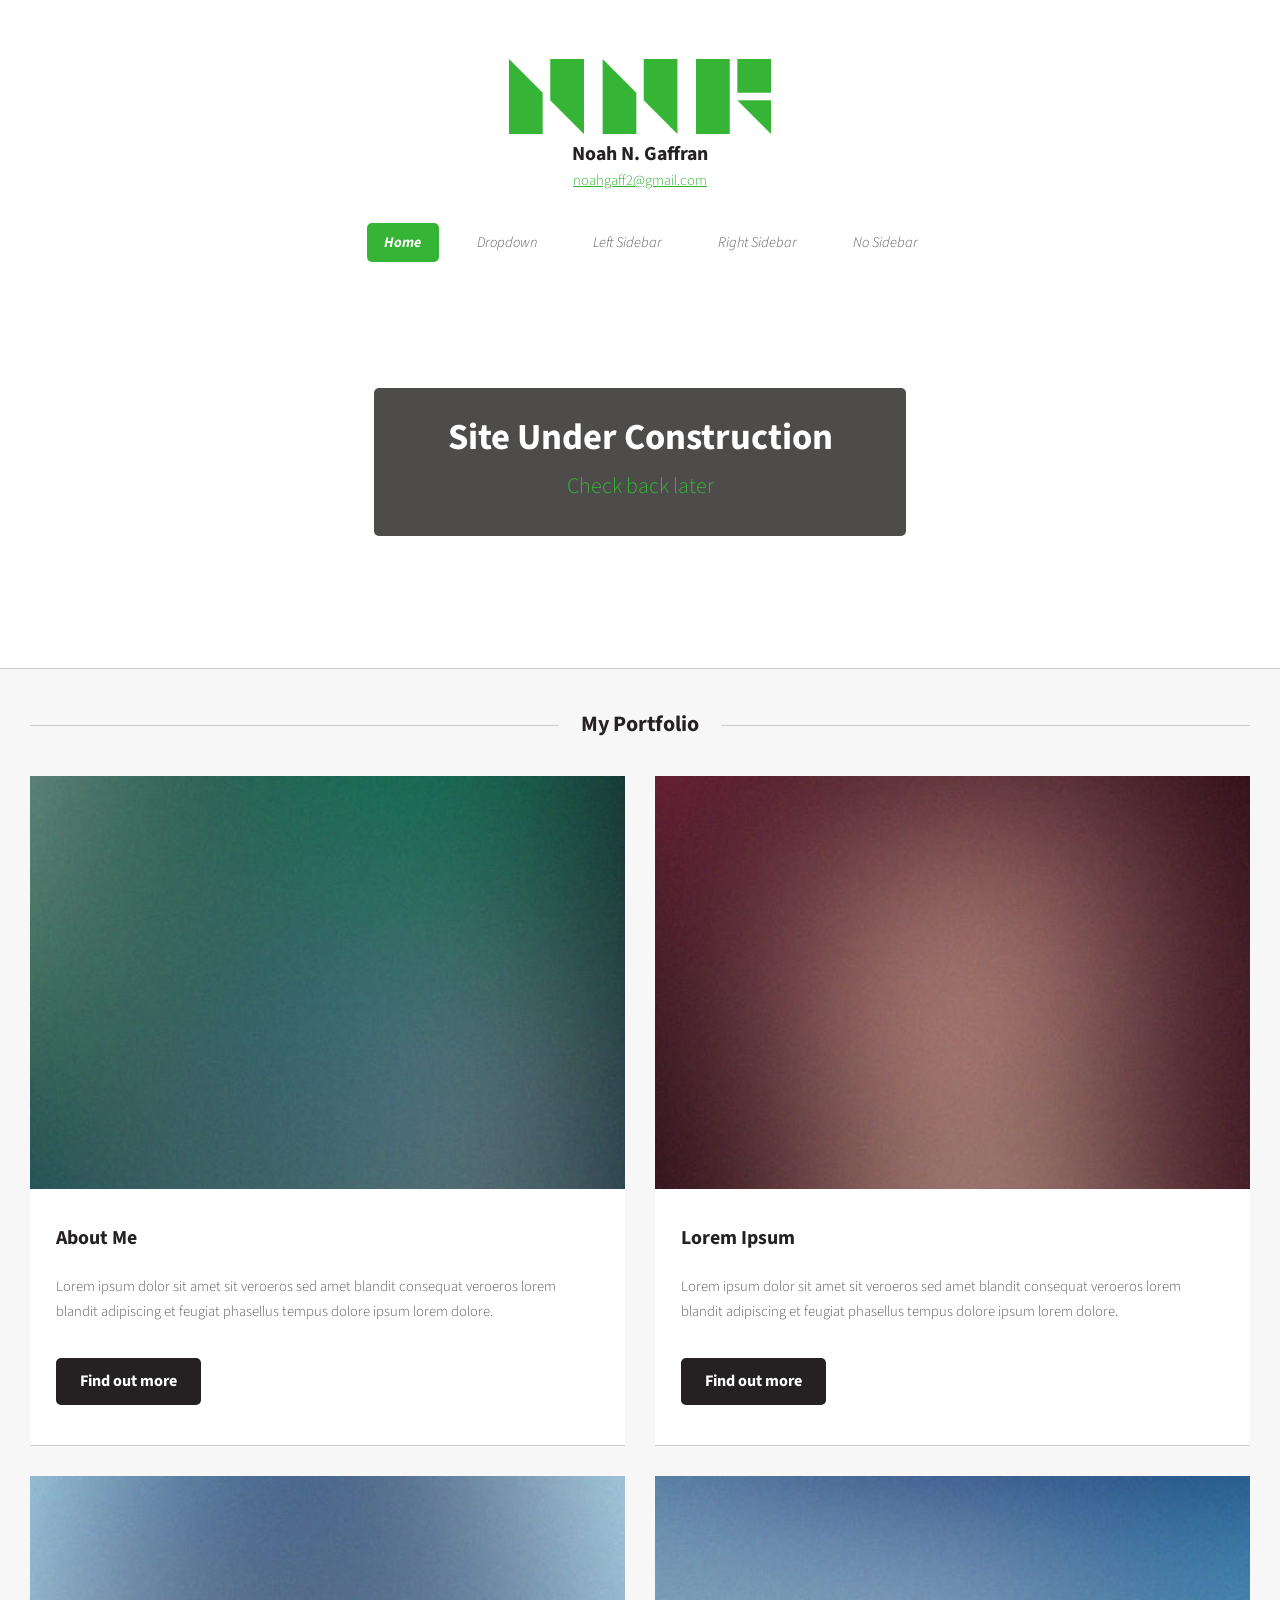
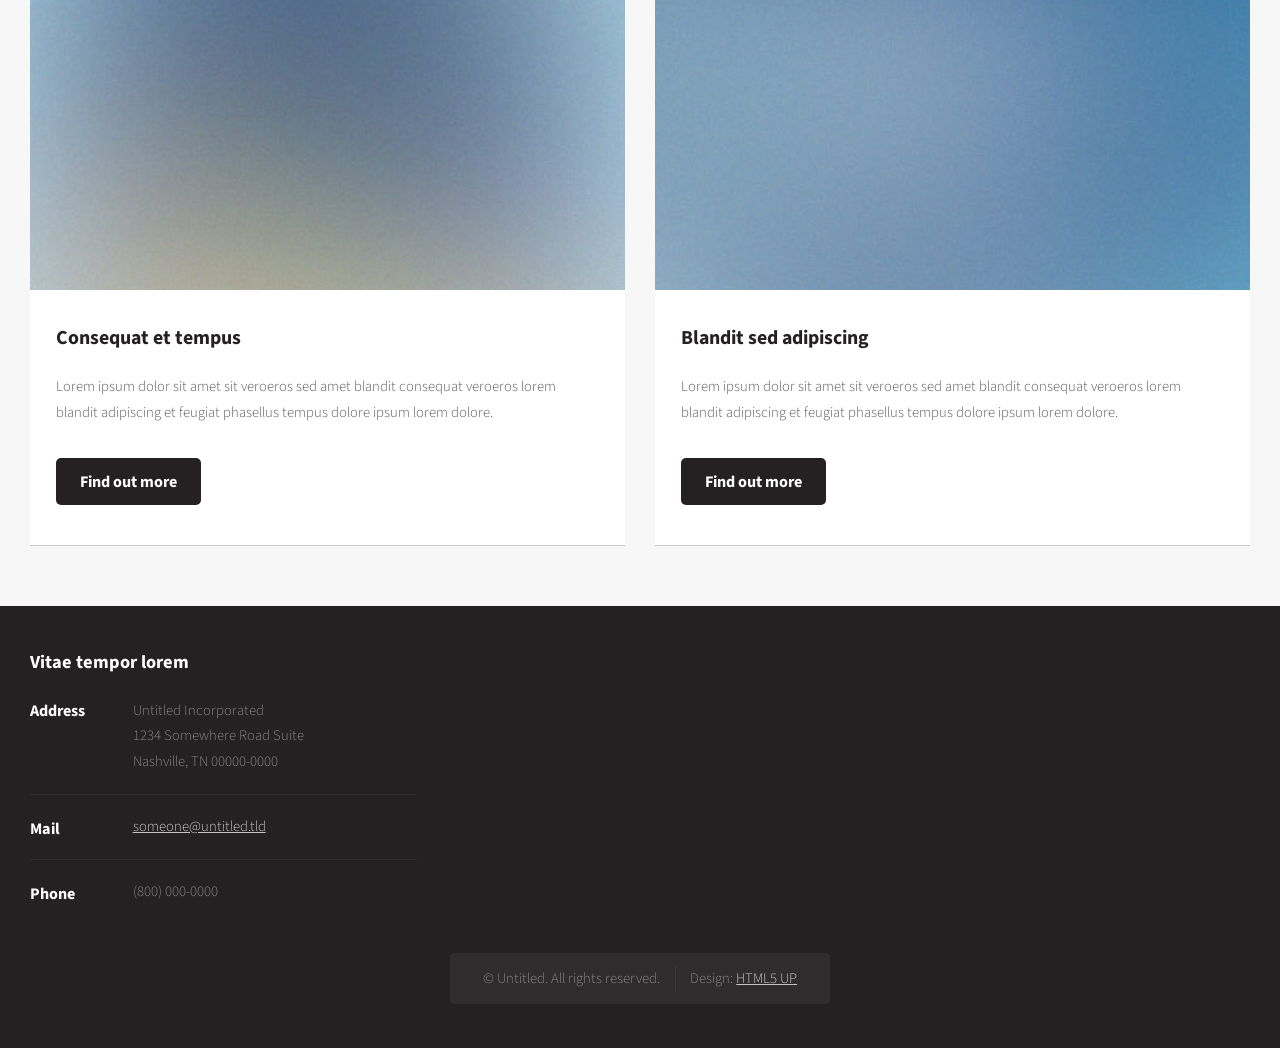
==== commit fb4ea3a8: "New site" ====
--- a/index.html
+++ b/index.html
@@ -18,7 +18,9 @@
 				<section id="header">
 
 					<!-- Logo -->
-						<h1><a href="index.html">Dopetrope</a></h1>
+						<img src="images/NNG.png" alt="" height="75"/>
+						<h3><a href="index.html">Noah N. Gaffran</a></h3>
+						<p><a href="mailto:noahgaff2@gmail.com">noahgaff2@gmail.com</a></p>
 
 					<!-- Nav -->
 						<nav id="nav">
@@ -52,48 +54,9 @@
 					<!-- Banner -->
 						<section id="banner">
 							<header>
-								<h2>Howdy. This is Dopetrope.</h2>
-								<p>A responsive template by HTML5 UP</p>
+								<h2>Site Under Construction</h2>
+								<p>Check back later</p>
 							</header>
-						</section>
-
-					<!-- Intro -->
-						<section id="intro" class="container">
-							<div class="row">
-								<div class="col-4 col-12-medium">
-									<section class="first">
-										<i class="icon solid featured fa-cog"></i>
-										<header>
-											<h2>Ipsum consequat</h2>
-										</header>
-										<p>Nisl amet dolor sit ipsum veroeros sed blandit consequat veroeros et magna tempus.</p>
-									</section>
-								</div>
-								<div class="col-4 col-12-medium">
-									<section class="middle">
-										<i class="icon solid featured alt fa-bolt"></i>
-										<header>
-											<h2>Magna etiam dolor</h2>
-										</header>
-										<p>Nisl amet dolor sit ipsum veroeros sed blandit consequat veroeros et magna tempus.</p>
-									</section>
-								</div>
-								<div class="col-4 col-12-medium">
-									<section class="last">
-										<i class="icon solid featured alt2 fa-star"></i>
-										<header>
-											<h2>Tempus adipiscing</h2>
-										</header>
-										<p>Nisl amet dolor sit ipsum veroeros sed blandit consequat veroeros et magna tempus.</p>
-									</section>
-								</div>
-							</div>
-							<footer>
-								<ul class="actions">
-									<li><a href="#" class="button large">Get Started</a></li>
-									<li><a href="#" class="button alt large">Learn More</a></li>
-								</ul>
-							</footer>
 						</section>
 
 				</section>
@@ -110,11 +73,11 @@
 											<h2>My Portfolio</h2>
 										</header>
 										<div class="row">
-											<div class="col-4 col-6-medium col-12-small">
+											<div class="col-6 col-6-medium col-12-small">
 												<section class="box">
 													<a href="#" class="image featured"><img src="images/pic02.jpg" alt="" /></a>
 													<header>
-														<h3>Ipsum feugiat et dolor</h3>
+														<h3>About Me</h3>
 													</header>
 													<p>Lorem ipsum dolor sit amet sit veroeros sed amet blandit consequat veroeros lorem blandit adipiscing et feugiat phasellus tempus dolore ipsum lorem dolore.</p>
 													<footer>
@@ -124,11 +87,11 @@
 													</footer>
 												</section>
 											</div>
-											<div class="col-4 col-6-medium col-12-small">
+											<div class="col-6 col-6-medium col-12-small">
 												<section class="box">
 													<a href="#" class="image featured"><img src="images/pic03.jpg" alt="" /></a>
 													<header>
-														<h3>Sed etiam lorem nulla</h3>
+														<h3>Lorem Ipsum</h3>
 													</header>
 													<p>Lorem ipsum dolor sit amet sit veroeros sed amet blandit consequat veroeros lorem blandit adipiscing et feugiat phasellus tempus dolore ipsum lorem dolore.</p>
 													<footer>
@@ -138,7 +101,7 @@
 													</footer>
 												</section>
 											</div>
-											<div class="col-4 col-6-medium col-12-small">
+											<div class="col-6 col-6-medium col-12-small">
 												<section class="box">
 													<a href="#" class="image featured"><img src="images/pic04.jpg" alt="" /></a>
 													<header>
@@ -152,39 +115,11 @@
 													</footer>
 												</section>
 											</div>
-											<div class="col-4 col-6-medium col-12-small">
+											<div class="col-6 col-6-medium col-12-small">
 												<section class="box">
 													<a href="#" class="image featured"><img src="images/pic05.jpg" alt="" /></a>
 													<header>
 														<h3>Blandit sed adipiscing</h3>
-													</header>
-													<p>Lorem ipsum dolor sit amet sit veroeros sed amet blandit consequat veroeros lorem blandit adipiscing et feugiat phasellus tempus dolore ipsum lorem dolore.</p>
-													<footer>
-														<ul class="actions">
-															<li><a href="#" class="button alt">Find out more</a></li>
-														</ul>
-													</footer>
-												</section>
-											</div>
-											<div class="col-4 col-6-medium col-12-small">
-												<section class="box">
-													<a href="#" class="image featured"><img src="images/pic06.jpg" alt="" /></a>
-													<header>
-														<h3>Etiam nisl consequat</h3>
-													</header>
-													<p>Lorem ipsum dolor sit amet sit veroeros sed amet blandit consequat veroeros lorem blandit adipiscing et feugiat phasellus tempus dolore ipsum lorem dolore.</p>
-													<footer>
-														<ul class="actions">
-															<li><a href="#" class="button alt">Find out more</a></li>
-														</ul>
-													</footer>
-												</section>
-											</div>
-											<div class="col-4 col-6-medium col-12-small">
-												<section class="box">
-													<a href="#" class="image featured"><img src="images/pic07.jpg" alt="" /></a>
-													<header>
-														<h3>Dolore nisl feugiat</h3>
 													</header>
 													<p>Lorem ipsum dolor sit amet sit veroeros sed amet blandit consequat veroeros lorem blandit adipiscing et feugiat phasellus tempus dolore ipsum lorem dolore.</p>
 													<footer>
@@ -200,47 +135,6 @@
 							</div>
 							<div class="col-12">
 
-								<!-- Blog -->
-									<section>
-										<header class="major">
-											<h2>The Blog</h2>
-										</header>
-										<div class="row">
-											<div class="col-6 col-12-small">
-												<section class="box">
-													<a href="#" class="image featured"><img src="images/pic08.jpg" alt="" /></a>
-													<header>
-														<h3>Magna tempus consequat</h3>
-														<p>Posted 45 minutes ago</p>
-													</header>
-													<p>Lorem ipsum dolor sit amet sit veroeros sed et blandit consequat sed veroeros lorem et blandit adipiscing feugiat phasellus tempus hendrerit, tortor vitae mattis tempor, sapien sem feugiat sapien, id suscipit magna felis nec elit. Class aptent taciti sociosqu ad litora torquent per conubia nostra, per inceptos lorem ipsum dolor sit amet.</p>
-													<footer>
-														<ul class="actions">
-															<li><a href="#" class="button icon solid fa-file-alt">Continue Reading</a></li>
-															<li><a href="#" class="button alt icon solid fa-comment">33 comments</a></li>
-														</ul>
-													</footer>
-												</section>
-											</div>
-											<div class="col-6 col-12-small">
-												<section class="box">
-													<a href="#" class="image featured"><img src="images/pic09.jpg" alt="" /></a>
-													<header>
-														<h3>Aptent veroeros aliquam</h3>
-														<p>Posted 45 minutes ago</p>
-													</header>
-													<p>Lorem ipsum dolor sit amet sit veroeros sed et blandit consequat sed veroeros lorem et blandit adipiscing feugiat phasellus tempus hendrerit, tortor vitae mattis tempor, sapien sem feugiat sapien, id suscipit magna felis nec elit. Class aptent taciti sociosqu ad litora torquent per conubia nostra, per inceptos lorem ipsum dolor sit amet.</p>
-													<footer>
-														<ul class="actions">
-															<li><a href="#" class="button icon solid fa-file-alt">Continue Reading</a></li>
-															<li><a href="#" class="button alt icon solid fa-comment">33 comments</a></li>
-														</ul>
-													</footer>
-												</section>
-											</div>
-										</div>
-									</section>
-
 							</div>
 						</div>
 					</div>
@@ -250,100 +144,12 @@
 				<section id="footer">
 					<div class="container">
 						<div class="row">
-							<div class="col-8 col-12-medium">
-								<section>
-									<header>
-										<h2>Blandit nisl adipiscing</h2>
-									</header>
-									<ul class="dates">
-										<li>
-											<span class="date">Jan <strong>27</strong></span>
-											<h3><a href="#">Lorem dolor sit amet veroeros</a></h3>
-											<p>Ipsum dolor sit amet veroeros consequat blandit ipsum phasellus lorem consequat etiam.</p>
-										</li>
-										<li>
-											<span class="date">Jan <strong>23</strong></span>
-											<h3><a href="#">Ipsum sed blandit nisl consequat</a></h3>
-											<p>Blandit phasellus lorem ipsum dolor tempor sapien tortor hendrerit adipiscing feugiat lorem.</p>
-										</li>
-										<li>
-											<span class="date">Jan <strong>15</strong></span>
-											<h3><a href="#">Magna tempus lorem feugiat</a></h3>
-											<p>Dolore consequat sed phasellus lorem sed etiam nullam dolor etiam sed amet sit consequat.</p>
-										</li>
-										<li>
-											<span class="date">Jan <strong>12</strong></span>
-											<h3><a href="#">Dolore tempus ipsum feugiat nulla</a></h3>
-											<p>Feugiat lorem dolor sed nullam tempus lorem ipsum dolor sit amet nullam consequat.</p>
-										</li>
-										<li>
-											<span class="date">Jan <strong>10</strong></span>
-											<h3><a href="#">Blandit tempus aliquam?</a></h3>
-											<p>Feugiat sed tempus blandit tempus adipiscing nisl lorem ipsum dolor sit amet dolore.</p>
-										</li>
-									</ul>
-								</section>
-							</div>
-							<div class="col-4 col-12-medium">
-								<section>
-									<header>
-										<h2>What's this all about?</h2>
-									</header>
-									<a href="#" class="image featured"><img src="images/pic10.jpg" alt="" /></a>
-									<p>
-										This is <strong>Dopetrope</strong> a free, fully responsive HTML5 site template by
-										<a href="http://twitter.com/ajlkn">AJ</a> for <a href="http://html5up.net/">HTML5 UP</a> It's released for free under
-										the <a href="http://html5up.net/license/">Creative Commons Attribution</a> license so feel free to use it for any personal or commercial project &ndash; just don't forget to credit us!
-									</p>
-									<footer>
-										<ul class="actions">
-											<li><a href="#" class="button">Find out more</a></li>
-										</ul>
-									</footer>
-								</section>
-							</div>
-							<div class="col-4 col-6-medium col-12-small">
-								<section>
-									<header>
-										<h2>Tempus consequat</h2>
-									</header>
-									<ul class="divided">
-										<li><a href="#">Lorem ipsum dolor sit amet sit veroeros</a></li>
-										<li><a href="#">Sed et blandit consequat sed tlorem blandit</a></li>
-										<li><a href="#">Adipiscing feugiat phasellus sed tempus</a></li>
-										<li><a href="#">Hendrerit tortor vitae mattis tempor sapien</a></li>
-										<li><a href="#">Sem feugiat sapien id suscipit magna felis nec</a></li>
-										<li><a href="#">Elit class aptent taciti sociosqu ad litora</a></li>
-									</ul>
-								</section>
-							</div>
-							<div class="col-4 col-6-medium col-12-small">
-								<section>
-									<header>
-										<h2>Ipsum et phasellus</h2>
-									</header>
-									<ul class="divided">
-										<li><a href="#">Lorem ipsum dolor sit amet sit veroeros</a></li>
-										<li><a href="#">Sed et blandit consequat sed tlorem blandit</a></li>
-										<li><a href="#">Adipiscing feugiat phasellus sed tempus</a></li>
-										<li><a href="#">Hendrerit tortor vitae mattis tempor sapien</a></li>
-										<li><a href="#">Sem feugiat sapien id suscipit magna felis nec</a></li>
-										<li><a href="#">Elit class aptent taciti sociosqu ad litora</a></li>
-									</ul>
-								</section>
-							</div>
+							
 							<div class="col-4 col-12-medium">
 								<section>
 									<header>
 										<h2>Vitae tempor lorem</h2>
 									</header>
-									<ul class="social">
-										<li><a class="icon brands fa-facebook-f" href="#"><span class="label">Facebook</span></a></li>
-										<li><a class="icon brands fa-twitter" href="#"><span class="label">Twitter</span></a></li>
-										<li><a class="icon brands fa-dribbble" href="#"><span class="label">Dribbble</span></a></li>
-										<li><a class="icon brands fa-tumblr" href="#"><span class="label">Tumblr</span></a></li>
-										<li><a class="icon brands fa-linkedin-in" href="#"><span class="label">LinkedIn</span></a></li>
-									</ul>
 									<ul class="contact">
 										<li>
 											<h3>Address</h3>
--- a/assets/css/main.css
+++ b/assets/css/main.css
@@ -152,7 +152,7 @@
 	}
 
 	a {
-		color: #d52349;
+		color: #36b436;
 		text-decoration: underline;
 	}
 
@@ -1614,7 +1614,7 @@
 		cursor: pointer;
 		border: 0;
 		border-radius: 5px;
-		background: #d52349;
+		background: #36b436;
 		color: #fff !important;
 		font-weight: 700;
 		outline: 0;
@@ -1828,7 +1828,7 @@
 			position: absolute;
 			left: 0;
 			top: 1.3em;
-			background-color: #d52349;
+			background-color: #36b436;
 			height: 3.5em;
 			text-align: center;
 			color: #fff;
@@ -1843,7 +1843,7 @@
 				position: absolute;
 				bottom: 0;
 				right: -1.2em;
-				border-left: solid 1.25em #d52349;
+				border-left: solid 1.25em #36b436;
 				border-top: solid 1.8em transparent;
 				border-bottom: solid 1.8em transparent;
 			}
@@ -2015,7 +2015,7 @@
 		.icon.featured {
 			position: relative;
 			display: inline-block;
-			background-color: #d52349;
+			background-color: #36b436;
 			width: 9em;
 			padding: 1.75em 0 0.75em 0;
 			border-top-left-radius: 5px;
@@ -2035,7 +2035,7 @@
 				position: absolute;
 				bottom: -1.95em;
 				left: 0;
-				border-top: solid 2em #d52349;
+				border-top: solid 2em #36b436;
 				border-left: solid 4.5em transparent;
 				border-right: solid 4.5em transparent;
 			}
@@ -2117,7 +2117,7 @@
 				}
 
 				#nav > ul > li.current > a {
-					background: #d52349;
+					background: #36b436;
 					color: #fff !important;
 					font-weight: 700;
 				}
@@ -2173,7 +2173,7 @@
 /* Banner */
 
 	#banner {
-		background: #CCE8F4 url("../../images/pic01.jpg");
+		background: #FFFFFF url("../../images/mountain.jpg");
 		background-position: center center;
 		background-size: auto 100%;
 		background-repeat: no-repeat;
@@ -2184,7 +2184,7 @@
 	}
 
 		#banner header {
-			background-color: rgba(34, 30, 31, 0.98);
+			background-color: rgba(34, 30, 31, 0.8);
 			display: inline-block;
 			padding: 2.5em 5em;
 			border-radius: 5px;
@@ -2198,7 +2198,7 @@
 			}
 
 			#banner header p {
-				color: #d52349;
+				color: #36b436;
 				padding: 0;
 				font-style: normal;
 				margin: 0;
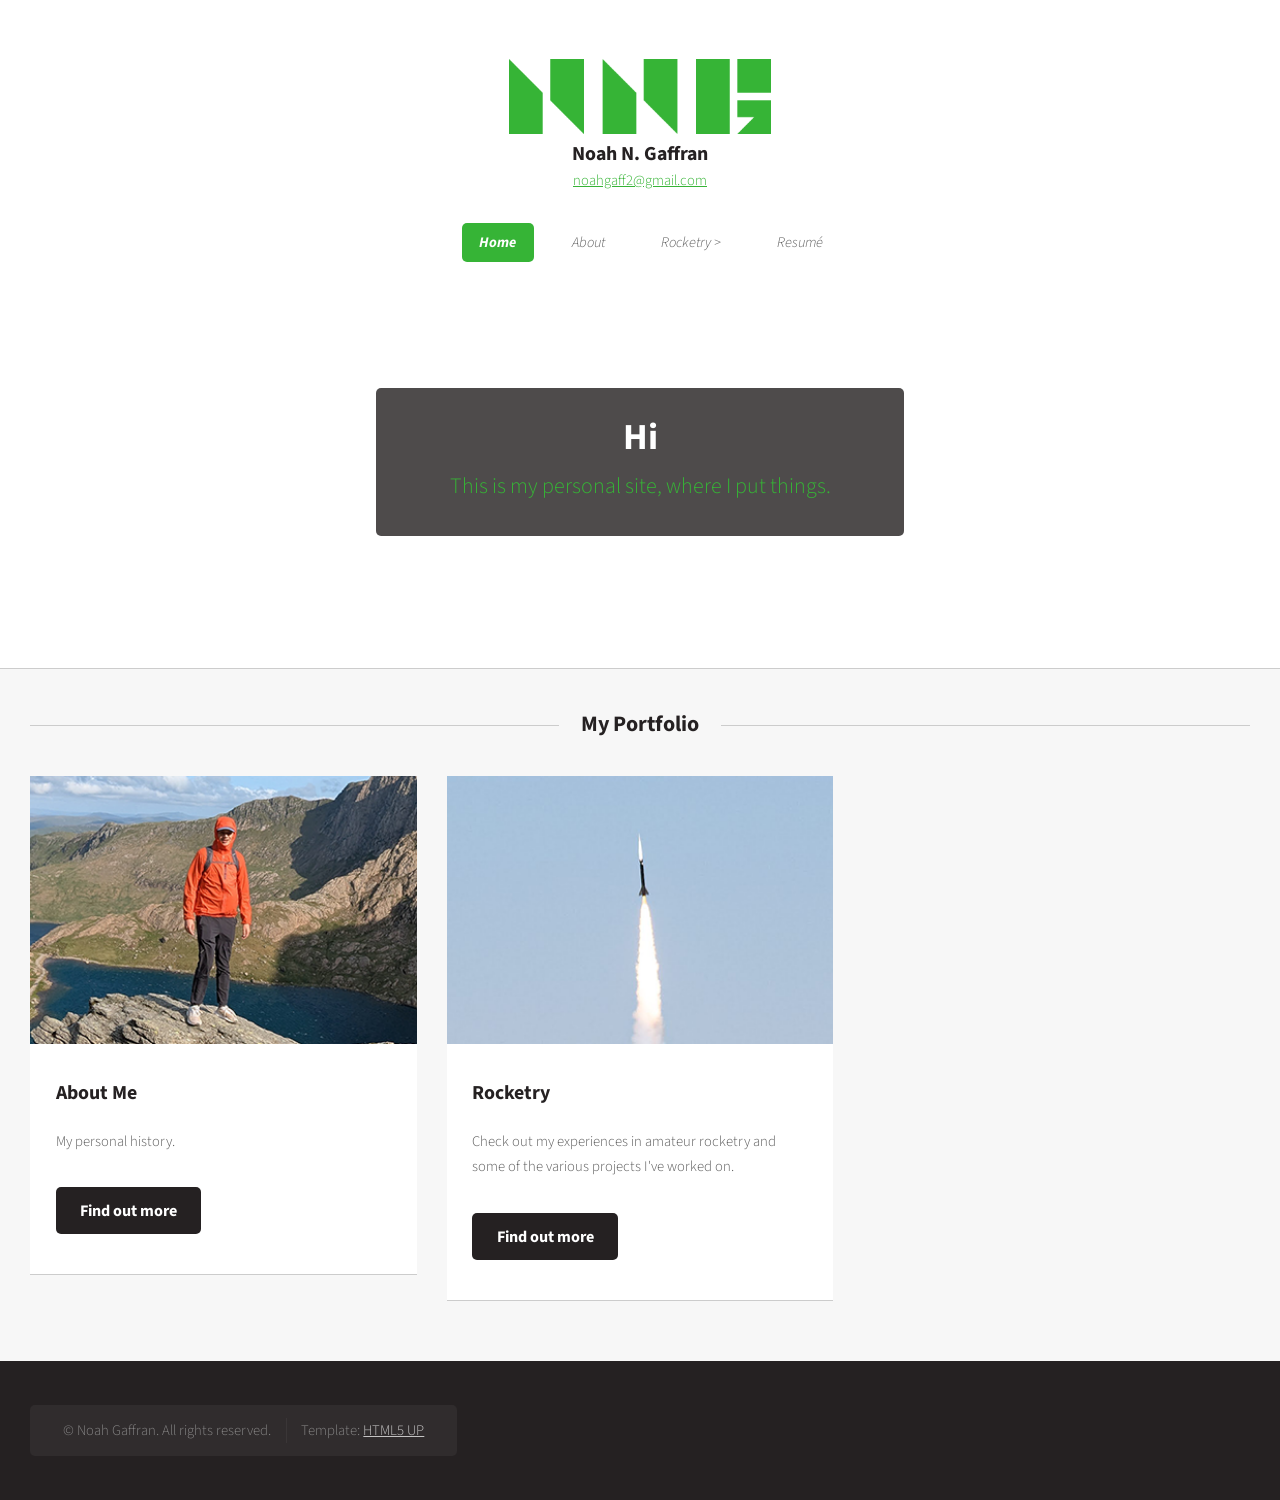
==== commit 33bb599c: "Big update added like the entire site's worth of content." ====
--- a/index.html
+++ b/index.html
@@ -6,7 +6,7 @@
 -->
 <html>
 	<head>
-		<title>Dopetrope by HTML5 UP</title>
+		<title>Noah N. Gaffran</title>
 		<meta charset="utf-8" />
 		<meta name="viewport" content="width=device-width, initial-scale=1, user-scalable=no" />
 		<link rel="stylesheet" href="assets/css/main.css" />
@@ -18,7 +18,7 @@
 				<section id="header">
 
 					<!-- Logo -->
-						<img src="images/NNG.png" alt="" height="75"/>
+						<img src="images/NNG2.png" alt="" height="75"/>
 						<h3><a href="index.html">Noah N. Gaffran</a></h3>
 						<p><a href="mailto:noahgaff2@gmail.com">noahgaff2@gmail.com</a></p>
 
@@ -26,13 +26,15 @@
 						<nav id="nav">
 							<ul>
 								<li class="current"><a href="index.html">Home</a></li>
+								<li><a href="about.html">About</a></li>
 								<li>
-									<a href="#">Dropdown</a>
+									<a href="rocketry.html">Rocketry ></a>
 									<ul>
-										<li><a href="#">Lorem ipsum dolor</a></li>
-										<li><a href="#">Magna phasellus</a></li>
-										<li><a href="#">Etiam dolore nisl</a></li>
-										<li>
+										<li><a href="student.html">Student team involvement</a></li>
+										<li><a href="highperf.html">High performance</a></li>
+										<li><a href="compcase.html">Composite cased motors</a></li>
+										<li><a href="liquid.html">Liquid rocket project</a></li>										
+										<!--<li>
 											<a href="#">Phasellus consequat</a>
 											<ul>
 												<li><a href="#">Magna phasellus</a></li>
@@ -41,21 +43,19 @@
 												<li><a href="#">Nisl sed aliquam</a></li>
 												<li><a href="#">Dolore adipiscing</a></li>
 											</ul>
-										</li>
-										<li><a href="#">Veroeros feugiat</a></li>
+										</li>-->
+										
 									</ul>
 								</li>
-								<li><a href="left-sidebar.html">Left Sidebar</a></li>
-								<li><a href="right-sidebar.html">Right Sidebar</a></li>
-								<li><a href="no-sidebar.html">No Sidebar</a></li>
+								<li><a href="files/resume.pdf">Resumé</a></li>
 							</ul>
 						</nav>
 
 					<!-- Banner -->
 						<section id="banner">
 							<header>
-								<h2>Site Under Construction</h2>
-								<p>Check back later</p>
+								<h2>Hi</h2>
+								<p>This is my personal site, where I put things.</p>
 							</header>
 						</section>
 
@@ -73,11 +73,39 @@
 											<h2>My Portfolio</h2>
 										</header>
 										<div class="row">
-											<div class="col-6 col-6-medium col-12-small">
+											<div class="col-4 col-12-medium col-12-small">
 												<section class="box">
-													<a href="#" class="image featured"><img src="images/pic02.jpg" alt="" /></a>
+													<a href="about.html" class="image featured"><img src="images/meinwalessmall.png" alt="" /></a>
 													<header>
 														<h3>About Me</h3>
+													</header>
+													<p>My personal history.</p>
+													<footer>
+														<ul class="actions">
+															<li><a href="about.html" class="button alt">Find out more</a></li>
+														</ul>
+													</footer>
+												</section>
+											</div>
+											<div class="col-4 col-12-medium col-12-small">
+												<section class="box">
+													<a href="rocketry.html" class="image featured"><img src="images/bandwagonlaunchsmall.png" alt="" /></a>
+													<header>
+														<h3>Rocketry</h3>
+													</header>
+													<p>Check out my experiences in amateur rocketry and some of the various projects I've worked on.</p>
+													<footer>
+														<ul class="actions">
+															<li><a href="#" class="button alt">Find out more</a></li>
+														</ul>
+													</footer>
+												</section>
+											</div>
+											<!--<div class="col-4 col-12-medium col-12-small">
+												<section class="box">
+													<a href="#" class="image featured"><img src="images/pic04.jpg" alt="" /></a>
+													<header>
+														<h3>The third button</h3>
 													</header>
 													<p>Lorem ipsum dolor sit amet sit veroeros sed amet blandit consequat veroeros lorem blandit adipiscing et feugiat phasellus tempus dolore ipsum lorem dolore.</p>
 													<footer>
@@ -86,49 +114,7 @@
 														</ul>
 													</footer>
 												</section>
-											</div>
-											<div class="col-6 col-6-medium col-12-small">
-												<section class="box">
-													<a href="#" class="image featured"><img src="images/pic03.jpg" alt="" /></a>
-													<header>
-														<h3>Lorem Ipsum</h3>
-													</header>
-													<p>Lorem ipsum dolor sit amet sit veroeros sed amet blandit consequat veroeros lorem blandit adipiscing et feugiat phasellus tempus dolore ipsum lorem dolore.</p>
-													<footer>
-														<ul class="actions">
-															<li><a href="#" class="button alt">Find out more</a></li>
-														</ul>
-													</footer>
-												</section>
-											</div>
-											<div class="col-6 col-6-medium col-12-small">
-												<section class="box">
-													<a href="#" class="image featured"><img src="images/pic04.jpg" alt="" /></a>
-													<header>
-														<h3>Consequat et tempus</h3>
-													</header>
-													<p>Lorem ipsum dolor sit amet sit veroeros sed amet blandit consequat veroeros lorem blandit adipiscing et feugiat phasellus tempus dolore ipsum lorem dolore.</p>
-													<footer>
-														<ul class="actions">
-															<li><a href="#" class="button alt">Find out more</a></li>
-														</ul>
-													</footer>
-												</section>
-											</div>
-											<div class="col-6 col-6-medium col-12-small">
-												<section class="box">
-													<a href="#" class="image featured"><img src="images/pic05.jpg" alt="" /></a>
-													<header>
-														<h3>Blandit sed adipiscing</h3>
-													</header>
-													<p>Lorem ipsum dolor sit amet sit veroeros sed amet blandit consequat veroeros lorem blandit adipiscing et feugiat phasellus tempus dolore ipsum lorem dolore.</p>
-													<footer>
-														<ul class="actions">
-															<li><a href="#" class="button alt">Find out more</a></li>
-														</ul>
-													</footer>
-												</section>
-											</div>
+											</div>-->
 										</div>
 									</section>
 
@@ -145,37 +131,10 @@
 					<div class="container">
 						<div class="row">
 							
-							<div class="col-4 col-12-medium">
-								<section>
-									<header>
-										<h2>Vitae tempor lorem</h2>
-									</header>
-									<ul class="contact">
-										<li>
-											<h3>Address</h3>
-											<p>
-												Untitled Incorporated<br />
-												1234 Somewhere Road Suite<br />
-												Nashville, TN 00000-0000
-											</p>
-										</li>
-										<li>
-											<h3>Mail</h3>
-											<p><a href="#">someone@untitled.tld</a></p>
-										</li>
-										<li>
-											<h3>Phone</h3>
-											<p>(800) 000-0000</p>
-										</li>
-									</ul>
-								</section>
-							</div>
-							<div class="col-12">
-
 								<!-- Copyright -->
 									<div id="copyright">
 										<ul class="links">
-											<li>&copy; Untitled. All rights reserved.</li><li>Design: <a href="http://html5up.net">HTML5 UP</a></li>
+											<li>&copy; Noah Gaffran. All rights reserved.</li><li>Template: <a href="http://html5up.net">HTML5 UP</a></li>
 										</ul>
 									</div>
 
